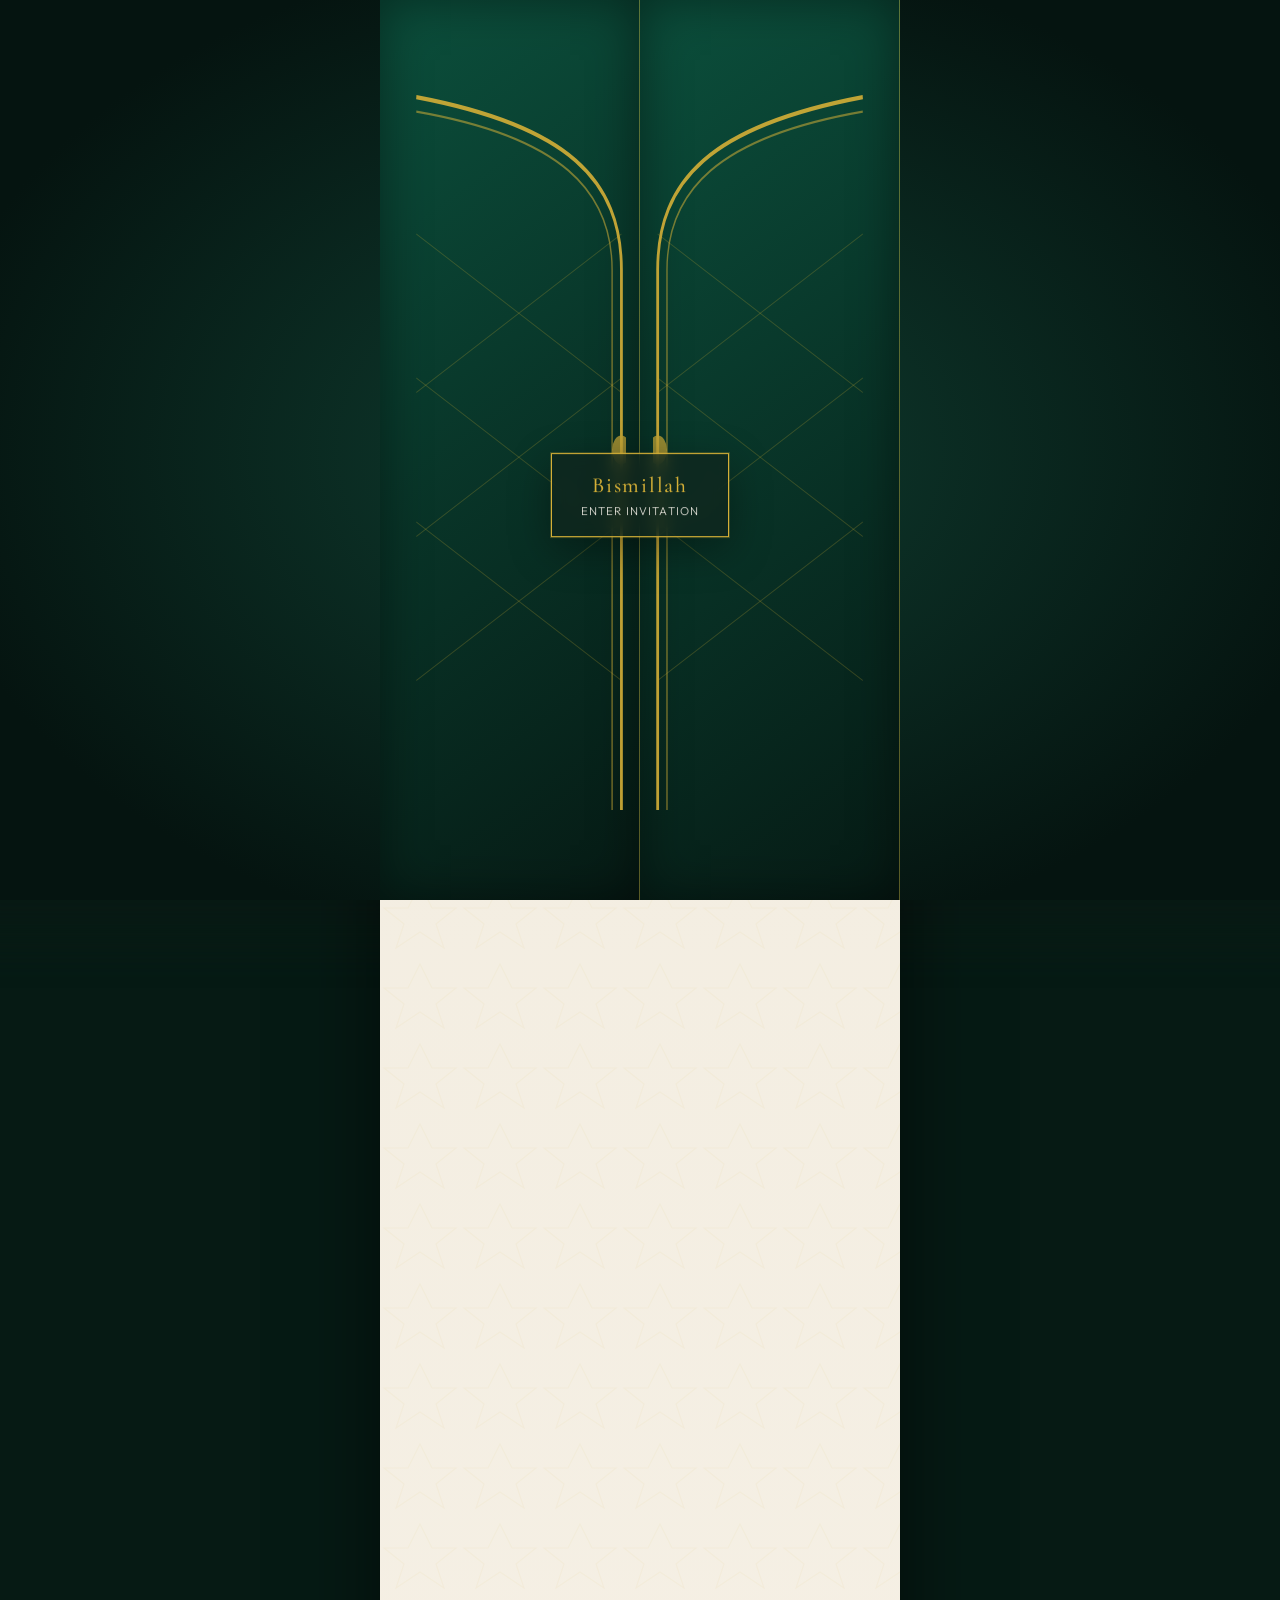
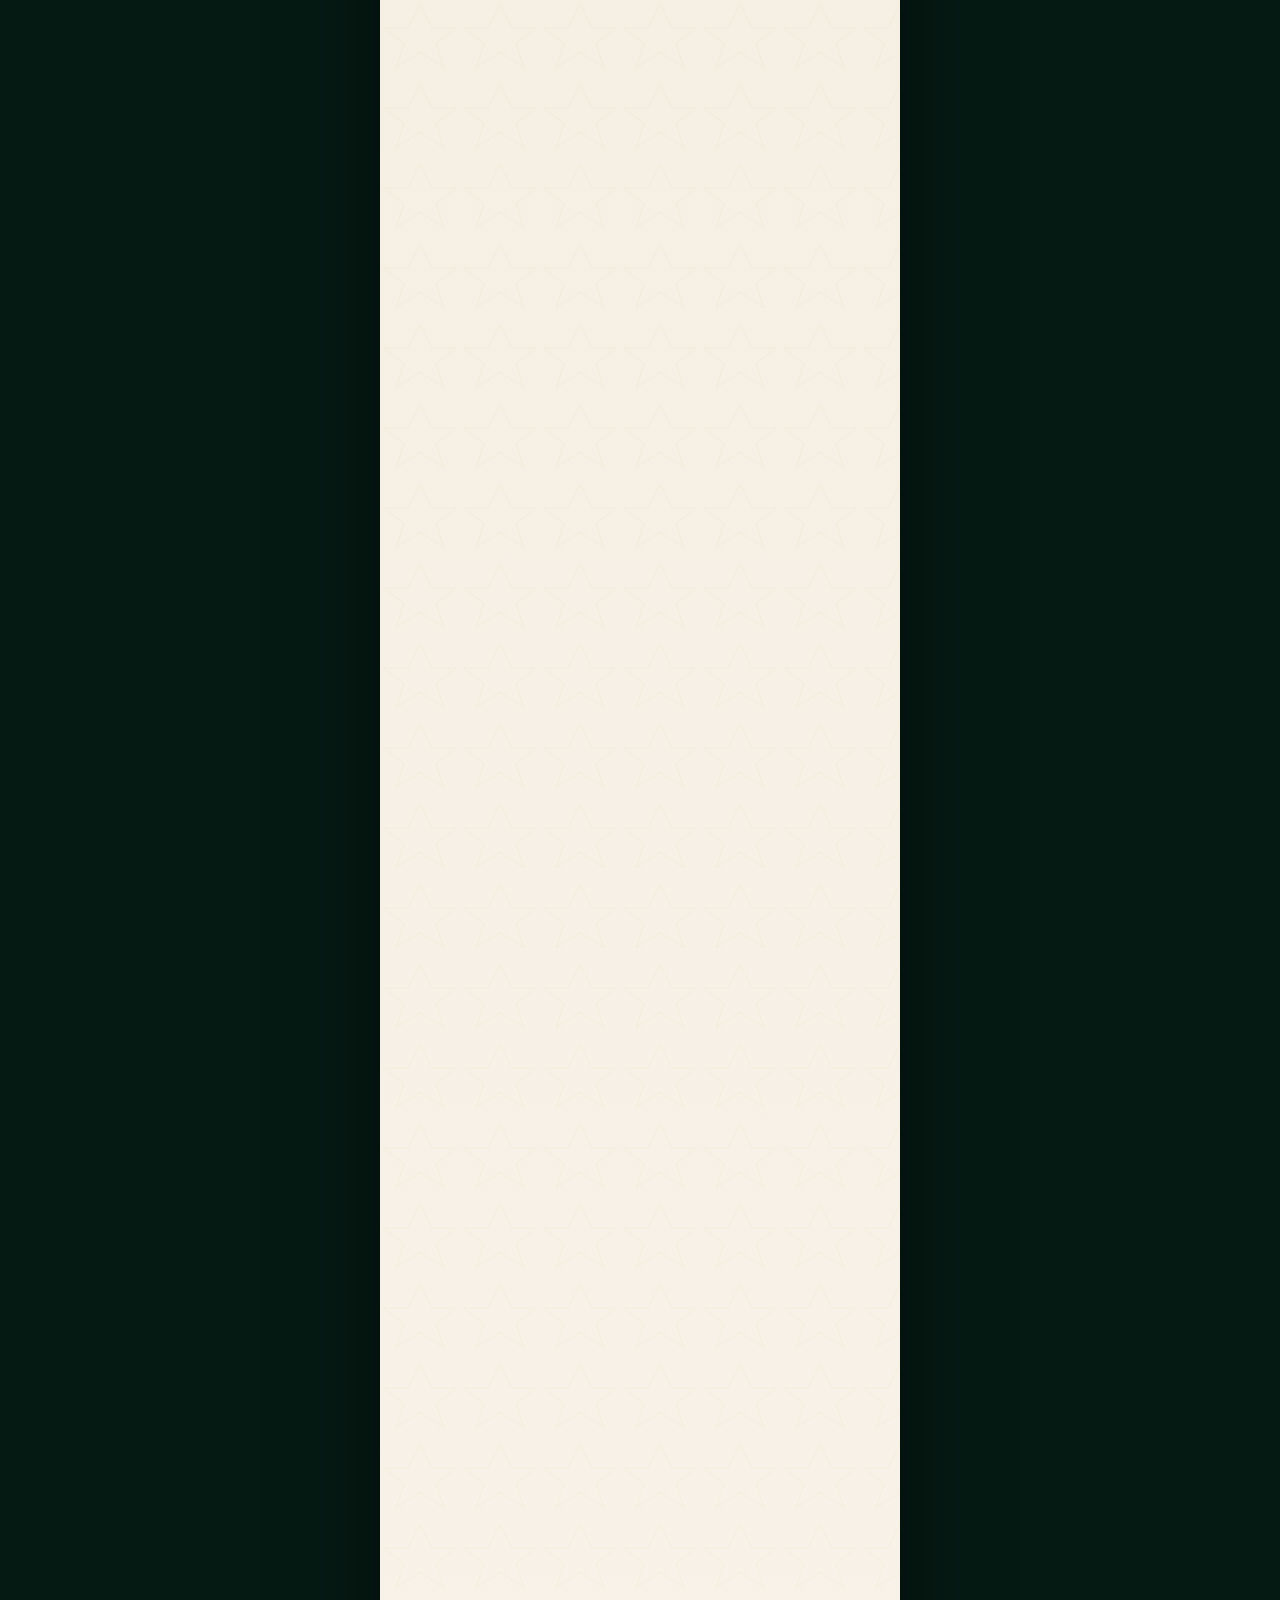
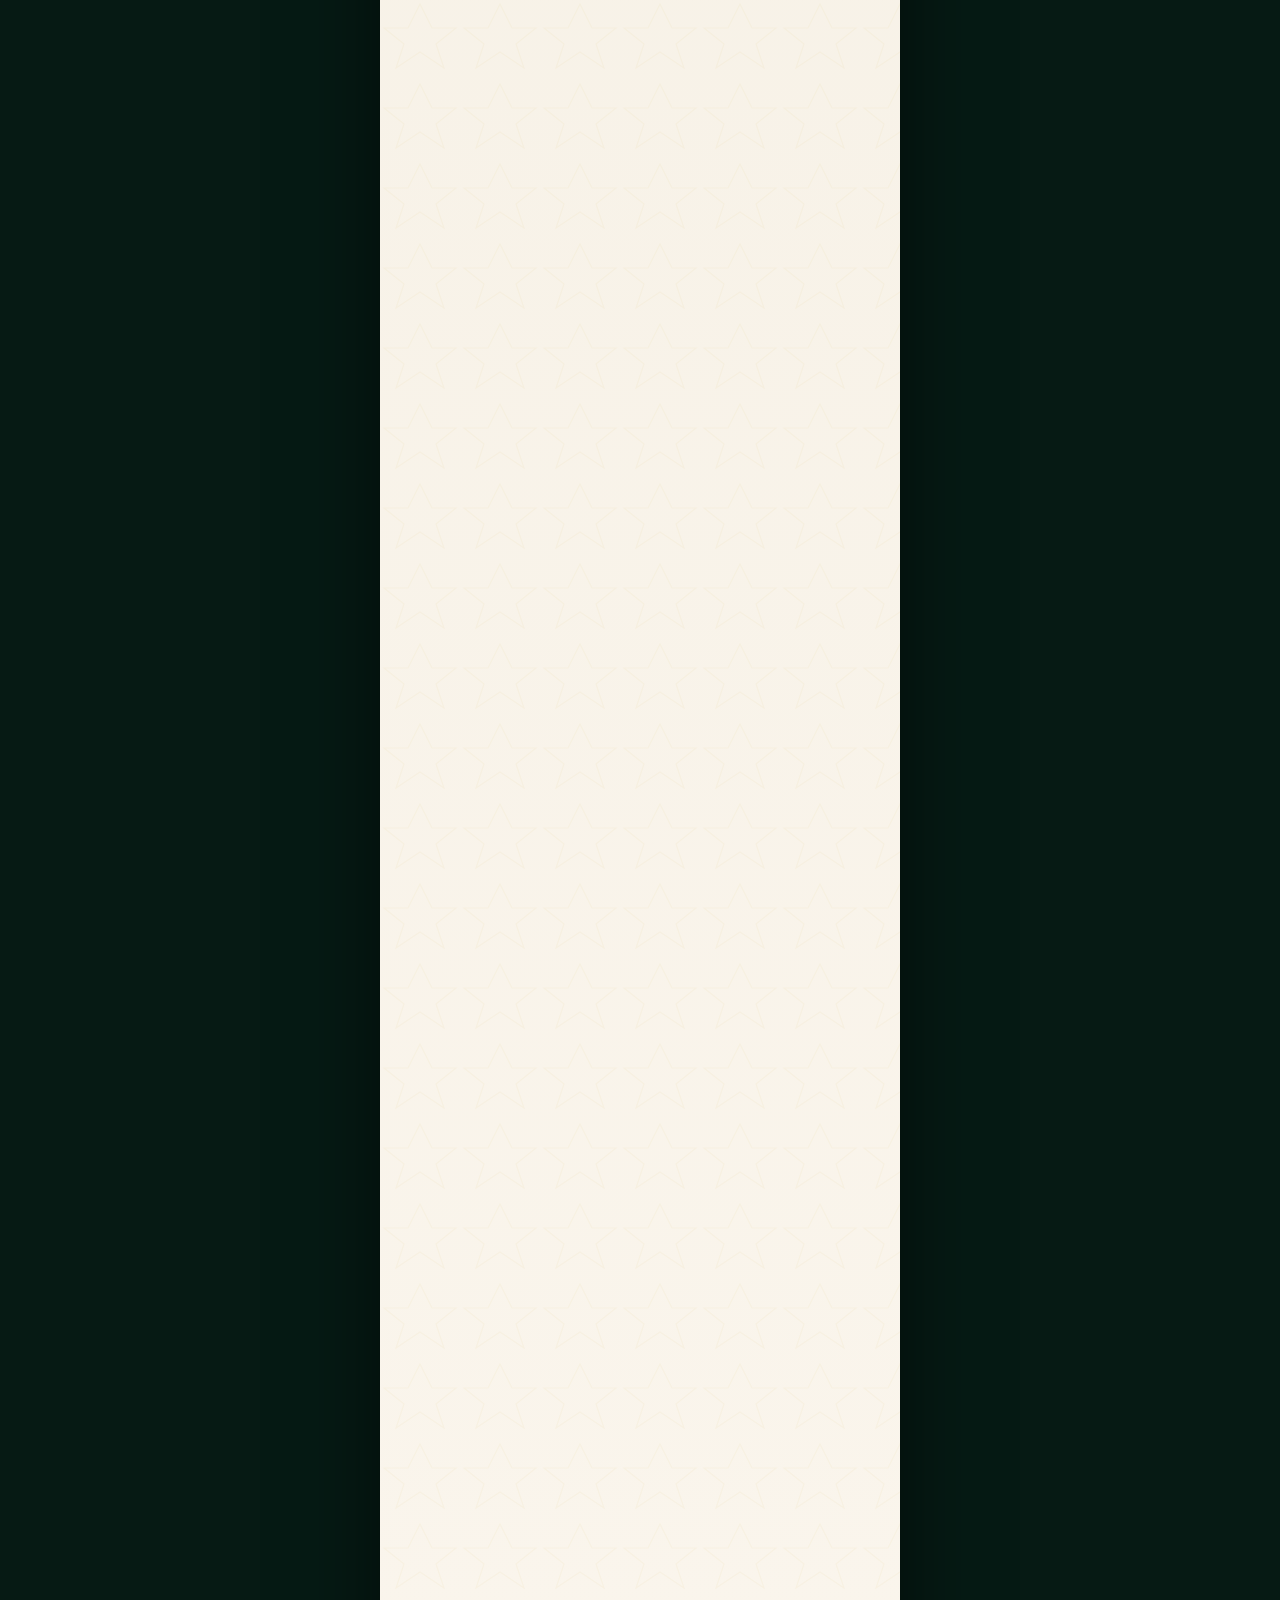
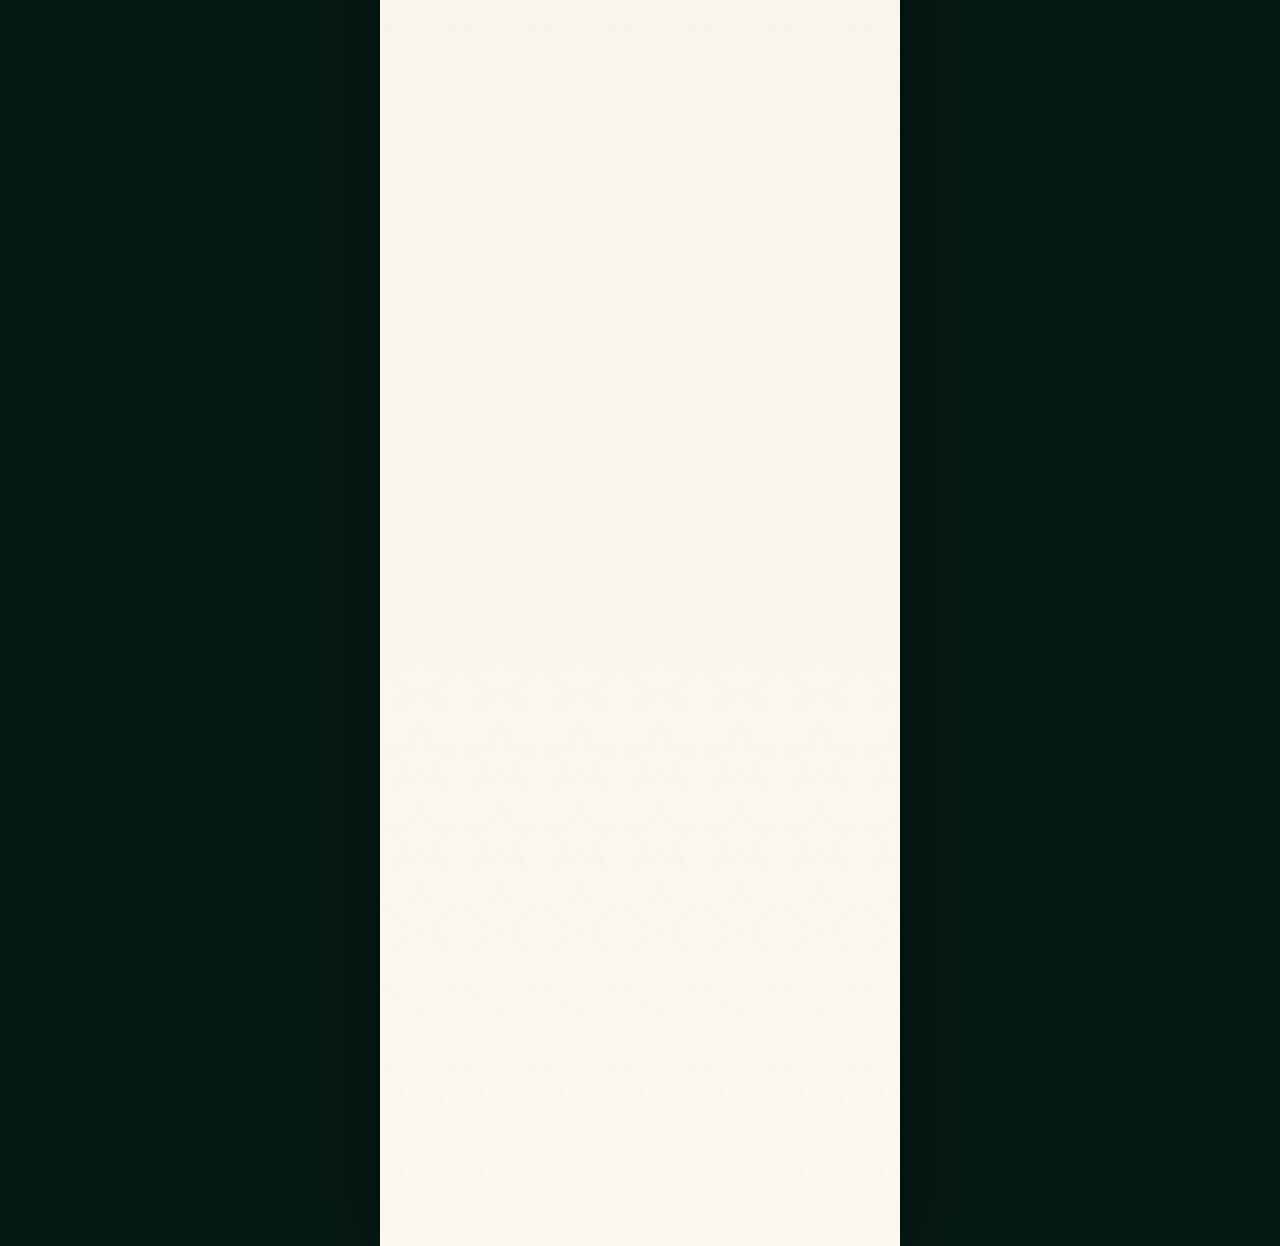
==== index.html @ 3c4c5b70 "Initial commit" ====
<!DOCTYPE html>
<html lang="en">
  <head>
    <meta charset="UTF-8" />
    <meta
      name="viewport"
      content="width=device-width, initial-scale=1, viewport-fit=cover"
    />
    <meta
      name="description"
      content="Nikah Celebration — digital wedding invitation"
    />
    <title>Faizan & Safiya · Nikah Celebration</title>
    <link rel="preconnect" href="https://fonts.googleapis.com" />
    <link rel="preconnect" href="https://fonts.gstatic.com" crossorigin />
    <link
      href="https://fonts.googleapis.com/css2?family=Amiri:ital,wght@0,400;0,700;1,400&family=Cormorant+Garamond:ital,wght@0,400;0,500;0,600;1,400&family=Noto+Nastaliq+Urdu:wght@400;700&family=Outfit:wght@300;400;500&display=swap"
      rel="stylesheet"
    />
    <link rel="stylesheet" href="css/styles.css" />
  </head>
  <body>
    <!-- SVG Clip Path Definitions for responsive Mosque Arch shapes -->
    <svg width="0" height="0" style="position: absolute;" aria-hidden="true">
      <defs>
        <clipPath id="ogee-arch-clip" clipPathUnits="objectBoundingBox">
          <path d="M 0,1 L 0,0.35 C 0,0.18 0.2,0.1 0.5,0 C 0.8,0.1 1,0.18 1,0.35 L 1,1 Z" />
        </clipPath>
      </defs>
    </svg>

    <div class="page-backdrop" id="pageBackdrop" aria-hidden="true"></div>

    <!-- Mosque-arch Entrance Gateway -->
    <div class="doors-overlay" id="doorsOverlay" role="dialog" aria-modal="true" aria-label="Open invitation">
      <div class="doors-stage">
        <!-- Left Arch Door -->
        <div class="door door-left" id="doorLeft">
          <div class="door-panel">
            <svg class="door-filigree" viewBox="0 0 100 200" aria-hidden="true" preserveAspectRatio="none">
              <!-- Left half of ogee arch outline -->
              <path d="M 98 200 V 50 C 98 25 75 10 10 2" fill="none" stroke="currentColor" stroke-width="1.2" />
              <path d="M 94 200 V 50 C 94 28 72 13 10 6" fill="none" stroke="currentColor" stroke-width="0.6" opacity="0.6" />
              <!-- Geometric lattice lines -->
              <path d="M 10 40 L 98 84 M 10 80 L 98 124 M 10 120 L 98 164" fill="none" stroke="currentColor" stroke-width="0.3" opacity="0.25" />
              <path d="M 98 40 L 10 84 M 98 80 L 10 124 M 98 120 L 10 164" fill="none" stroke="currentColor" stroke-width="0.3" opacity="0.25" />
              <circle cx="98" cy="100" r="4" fill="currentColor" opacity="0.75" />
            </svg>
          </div>
        </div>
        <!-- Right Arch Door -->
        <div class="door door-right" id="doorRight">
          <div class="door-panel">
            <svg class="door-filigree" viewBox="0 0 100 200" aria-hidden="true" preserveAspectRatio="none">
              <!-- Right half of ogee arch outline -->
              <path d="M 2 200 V 50 C 2 25 25 10 90 2" fill="none" stroke="currentColor" stroke-width="1.2" />
              <path d="M 6 200 V 50 C 6 28 28 13 90 6" fill="none" stroke="currentColor" stroke-width="0.6" opacity="0.6" />
              <!-- Geometric lattice lines -->
              <path d="M 90 40 L 2 84 M 90 80 L 2 124 M 90 120 L 2 164" fill="none" stroke="currentColor" stroke-width="0.3" opacity="0.25" />
              <path d="M 2 40 L 90 84 M 2 80 L 90 124 M 2 120 L 90 164" fill="none" stroke="currentColor" stroke-width="0.3" opacity="0.25" />
              <circle cx="2" cy="100" r="4" fill="currentColor" opacity="0.75" />
            </svg>
          </div>
        </div>
        <!-- Open Button -->
        <button type="button" class="tap-open" id="tapOpen">
          <span class="tap-open__label" id="tapOpenLabel">Bismillah</span>
          <span class="tap-open__hint" id="tapOpenHint">Enter Invitation</span>
        </button>
        <canvas class="sparkle-burst" id="doorSparkles" aria-hidden="true"></canvas>
      </div>
    </div>

    <!-- Main Container Shell -->
    <div class="invite-shell">
      <main class="invite" id="invite">
        <!-- Hero Section -->
        <section class="section hero" id="hero">
          <!-- Arch-masked hero image container -->
          <div class="hero__arch-container">
            <div class="hero__bg" id="heroBg"></div>
            <div class="hero__overlay"></div>
            <canvas class="ambient-particles" id="heroParticles" aria-hidden="true"></canvas>
            
            <!-- Double gold border overlay matching the clip-path -->
            <div class="hero__arch-border" aria-hidden="true">
              <svg viewBox="0 0 100 140" preserveAspectRatio="none">
                <path d="M 2 138 V 48 C 2 24 20 10 50 2 C 80 10 98 24 98 48 V 138" fill="none" stroke="var(--gold)" stroke-width="1.2" opacity="0.9" />
                <path d="M 5 138 V 49 C 5 26 22 13 50 6 C 78 13 95 26 95 49 V 138" fill="none" stroke="var(--gold)" stroke-width="0.5" opacity="0.55" />
              </svg>
            </div>

            <!-- Content within the arch -->
            <div class="hero__content reveal">
              <div class="bismillah-container" id="bismillahContainer" hidden>
                <p class="bismillah-arabic" id="bismillahArabic"></p>
                <p class="bismillah-translation" id="bismillahTranslation"></p>
              </div>
              
              <!-- Opening Poetry line -->
              <div class="poetry-container">
                <p class="poetry-line" id="heroPoetryText"></p>
              </div>
              
              <p class="eyebrow" id="heroEyebrow"></p>
              <h1 class="couple-names">
                <span class="name name--groom" id="groomName"></span>
                <span class="ampersand" id="heroAmpersand" aria-hidden="true">&</span>
                <span class="name name--bride" id="brideName"></span>
              </h1>
              <p class="hero__tagline" id="heroTagline"></p>
              <div class="star-divider" aria-hidden="true">
                <span></span><i></i><span></span>
              </div>
            </div>
          </div>
        </section>

        <!-- Invitation Message Section -->
        <section class="section section--pad reveal" id="invitationMsg">
          <div class="corner-flourishes" aria-hidden="true"></div>
          <h2 class="section-title" id="invitationHeading">Invitation</h2>
          <div class="invitation-text-container">
            <p class="invitation-text" id="invitationText"></p>
          </div>
          <div class="star-divider" aria-hidden="true"><span></span><i></i><span></span></div>
        </section>

        <!-- Groom & Bride Profile Section -->
        <section class="section section--pad section--pattern reveal" id="coupleProfiles">
          <div class="corner-flourishes" aria-hidden="true"></div>
          <div class="profiles-container">
            <!-- Groom Card -->
            <article class="profile-card profile-card--groom">
              <div class="profile-card__arch-border" aria-hidden="true">
                <svg viewBox="0 0 100 135" preserveAspectRatio="none">
                  <path d="M 2 133 V 38 C 2 18 20 8 50 2 C 80 8 98 18 98 38 V 133" fill="none" stroke="var(--gold)" stroke-width="1.2" opacity="0.9" />
                  <path d="M 5 133 V 39 C 5 20 22 10 50 5 C 78 10 95 20 95 39 V 133" fill="none" stroke="var(--gold)" stroke-width="0.5" opacity="0.55" />
                </svg>
              </div>
              <div class="profile-card__content">
                <span class="profile-card__title-label" id="groomTitleLabel"></span>
                <h3 class="profile-card__name" id="groomNameProfile"></h3>
                <p class="profile-card__relation" id="groomRelation"></p>
                <p class="profile-card__residence" id="groomResidence"></p>
              </div>
            </article>
            
            <!-- Bride Card -->
            <article class="profile-card profile-card--bride">
              <div class="profile-card__arch-border" aria-hidden="true">
                <svg viewBox="0 0 100 135" preserveAspectRatio="none">
                  <path d="M 2 133 V 38 C 2 18 20 8 50 2 C 80 8 98 18 98 38 V 133" fill="none" stroke="var(--gold)" stroke-width="1.2" opacity="0.9" />
                  <path d="M 5 133 V 39 C 5 20 22 10 50 5 C 78 10 95 20 95 39 V 133" fill="none" stroke="var(--gold)" stroke-width="0.5" opacity="0.55" />
                </svg>
              </div>
              <div class="profile-card__content">
                <span class="profile-card__title-label" id="brideTitleLabel"></span>
                <h3 class="profile-card__name" id="brideNameProfile"></h3>
                <p class="profile-card__relation" id="brideRelation"></p>
                <p class="profile-card__residence" id="brideResidence"></p>
              </div>
            </article>
          </div>
          <div class="star-divider" aria-hidden="true"><span></span><i></i><span></span></div>
        </section>

        <!-- Scratch-to-reveal Date -->
        <section class="section section--pad reveal" id="dateCard">
          <div class="corner-flourishes" aria-hidden="true"></div>
          <h2 class="section-title" id="saveDateHeading">Save the Date</h2>
          <p class="section-sub" id="saveDateSub">Scratch gently to reveal our special day</p>
          <div class="scratch-wrap">
            <div class="scratch-card" id="scratchCard">
              <div class="scratch-reveal" id="scratchReveal">
                <p class="scratch-day" id="weddingDay"></p>
                <p class="scratch-date" id="weddingDate"></p>
              </div>
              <canvas id="scratchCanvas" aria-label="Scratch to reveal the wedding date"></canvas>
              <p class="scratch-hint" id="scratchHint">Scratch here</p>
            </div>
          </div>
          <div class="star-divider" aria-hidden="true"><span></span><i></i><span></span></div>
        </section>

        <!-- Countdown -->
        <section class="section section--pad section--pattern reveal" id="countdown">
          <canvas class="ambient-particles" id="countdownParticles" aria-hidden="true"></canvas>
          <div class="corner-flourishes" aria-hidden="true"></div>
          <h2 class="section-title" id="countdownHeading">Nikah Countdown</h2>
          <div class="countdown" id="countdownTimer" aria-live="polite">
            <div class="countdown__unit">
              <div class="countdown__box"><span id="cdDays">00</span></div>
              <span class="countdown__label" id="cdLabelDays">Days</span>
            </div>
            <div class="countdown__unit">
              <div class="countdown__box"><span id="cdHours">00</span></div>
              <span class="countdown__label" id="cdLabelHours">Hours</span>
            </div>
            <div class="countdown__unit">
              <div class="countdown__box"><span id="cdMins">00</span></div>
              <span class="countdown__label" id="cdLabelMins">Minutes</span>
            </div>
            <div class="countdown__unit">
              <div class="countdown__box"><span id="cdSecs">00</span></div>
              <span class="countdown__label" id="cdLabelSecs">Seconds</span>
            </div>
          </div>
          <div class="star-divider" aria-hidden="true"><span></span><i></i><span></span></div>
        </section>

        <!-- Photo Slideshow (with Ogee Arch mask) -->
        <section class="section section--pad reveal" id="story">
          <div class="corner-flourishes" aria-hidden="true"></div>
          <h2 class="section-title" id="journeyHeading">Our Journey</h2>
          <p class="section-sub" id="journeySub">Moments of blessing along the way</p>
          <div class="carousel" id="carousel">
            <div class="carousel__frame">
              <div class="carousel__track" id="carouselTrack"></div>
              
              <!-- Double gold arch outline over the slideshow -->
              <div class="carousel__arch-border" aria-hidden="true">
                <svg viewBox="0 0 100 125" preserveAspectRatio="none">
                  <path d="M 2 123 V 40 C 2 20 20 8 50 2 C 80 8 98 20 98 40 V 123" fill="none" stroke="var(--gold)" stroke-width="1.2" opacity="0.9" />
                  <path d="M 5 123 V 41 C 5 22 22 10 50 5 C 78 10 95 22 95 41 V 123" fill="none" stroke="var(--gold)" stroke-width="0.5" opacity="0.55" />
                </svg>
              </div>
            </div>
            <p class="carousel__caption" id="carouselCaption"></p>
            <div class="carousel__controls">
              <button type="button" class="carousel__btn" id="carouselPrev" aria-label="Previous photo">‹</button>
              <div class="carousel__dots" id="carouselDots"></div>
              <button type="button" class="carousel__btn" id="carouselNext" aria-label="Next photo">›</button>
            </div>
          </div>
          <div class="star-divider" aria-hidden="true"><span></span><i></i><span></span></div>
        </section>

        <!-- Events Section -->
        <section class="section section--pad section--pattern reveal" id="events">
          <div class="corner-flourishes" aria-hidden="true"></div>
          <h2 class="section-title" id="celebrationsHeading">Celebrations</h2>
          <p class="section-sub" id="celebrationsSub">Join us in these blessed ceremonies</p>
          <div class="events-list" id="eventsList"></div>
          <div class="star-divider" aria-hidden="true"><span></span><i></i><span></span></div>
        </section>

        <!-- Sarparast Hazrat Section -->
        <section class="section section--pad reveal" id="sarparastSection">
          <div class="corner-flourishes" aria-hidden="true"></div>
          <h2 class="section-title" id="sarparastHeading">Family Elders</h2>
          <div class="sarparast-list" id="sarparastList"></div>
          <div class="star-divider" aria-hidden="true"><span></span><i></i><span></span></div>
        </section>

        <!-- Family & Guests Section -->
        <!-- <section class="section section--pad section--pattern reveal" id="guestsSection">
          <div class="corner-flourishes" aria-hidden="true"></div>
          <h2 class="section-title" id="guestsHeading">Family & Guests</h2>
          <div class="guests-lists-container">
            <div class="guests-column">
              <ul class="guests-list" id="guestsGroup1"></ul>
            </div>
            <div class="guests-column">
              <ul class="guests-list" id="guestsGroup2"></ul>
            </div>
          </div>
          <div class="star-divider" aria-hidden="true"><span></span><i></i><span></span></div>
        </section> -->

        <!-- Venue -->
        <section class="section section--pad reveal" id="venue">
          <div class="corner-flourishes" aria-hidden="true"></div>
          <h2 class="section-title" id="venueHeading">Venue</h2>
          <h3 class="venue-name" id="venueName"></h3>
          <p class="venue-address" id="venueAddress"></p>
          <div class="map-frame">
            <iframe
              id="venueMap"
              title="Wedding venue map"
              loading="lazy"
              referrerpolicy="no-referrer-when-downgrade"
              allowfullscreen
            ></iframe>
          </div>
          <a
            class="btn btn--gold"
            id="directionsBtn"
            href="#"
            target="_blank"
            rel="noopener noreferrer"
            >Get Directions</a
          >
          <div class="star-divider" aria-hidden="true"><span></span><i></i><span></span></div>
        </section>

        <!-- Dress Code -->
        <section class="section section--pad section--pattern reveal" id="dressCode">
          <div class="corner-flourishes" aria-hidden="true"></div>
          <h2 class="section-title" id="dressHeading">Dress Code</h2>
          
          <button type="button" class="dress-code-toggle" id="dressCodeToggle" aria-expanded="false" aria-controls="dressCodeDetails">
            <span>Show Guidelines</span>
            <span class="dress-code-toggle__icon" aria-hidden="true">▼</span>
          </button>
          
          <div class="dress-code-details" id="dressCodeDetails">
            <div>
              <p class="dress-text" id="dressText"></p>
              <div class="swatches" id="dressSwatches" role="list" aria-label="Suggested color palette"></div>
            </div>
          </div>
          
          <div class="star-divider" aria-hidden="true"><span></span><i></i><span></span></div>
        </section>

        <!-- RSVP Form -->
        <section class="section section--pad reveal" id="rsvp">
          <div class="corner-flourishes" aria-hidden="true"></div>
          <h2 class="section-title" id="rsvpTitle">RSVP</h2>
          <p class="section-sub" id="rsvpSub">We would be honoured by your presence</p>

          <form class="rsvp-form" id="rsvpForm" novalidate>
            <label class="field">
              <span id="rsvpLabelName">Name</span>
              <input type="text" name="name" id="rsvpInputName" required autocomplete="name" />
            </label>
            <label class="field">
              <span id="rsvpLabelGuests">Number of Guests</span>
              <input type="number" name="guests" min="1" max="10" value="1" required />
            </label>
            <fieldset class="field field--attend">
              <legend id="rsvpLabelAttending">Attending</legend>
              <div class="attend-toggle" role="group">
                <button type="button" class="attend-btn is-active" id="rsvpBtnYes" data-value="yes">Yes</button>
                <button type="button" class="attend-btn" id="rsvpBtnNo" data-value="no">No</button>
              </div>
              <input type="hidden" name="attending" id="attendingInput" value="yes" />
            </fieldset>
            <label class="field">
              <span id="rsvpLabelMessage">Message / Mubarakbad</span>
              <textarea name="message" id="rsvpInputMessage" rows="4"></textarea>
            </label>
            <button type="submit" class="btn btn--gold btn--submit" id="rsvpSubmitBtn">Submit RSVP</button>
          </form>

          <div class="rsvp-success" id="rsvpSuccess" hidden>
            <svg class="check-svg" viewBox="0 0 52 52" aria-hidden="true">
              <circle class="check-svg__circle" cx="26" cy="26" r="24" fill="none" />
              <path class="check-svg__check" fill="none" d="M14 27 l8 8 16-16" />
            </svg>
            <p class="rsvp-success__title" id="rsvpSuccessTitle">JazakAllah Khair</p>
            <p class="rsvp-success__msg" id="rsvpSuccessMsg">Your response has been received with love.</p>
          </div>
          <canvas class="confetti-layer" id="rsvpConfetti" aria-hidden="true"></canvas>
          <div class="star-divider" aria-hidden="true"><span></span><i></i><span></span></div>
        </section>

        <!-- Footer -->
        <footer class="section footer reveal" id="footer">
          <div class="monogram" id="monogram" aria-hidden="true"></div>
          <p class="footer__love" id="footerLove"></p>
          <div class="house-address-container">
            <h4 id="houseAddressHeading" style="font-family: var(--font-display); font-weight: 500; font-size: 1rem; margin: 1.5rem 0 0.5rem; color: var(--emerald-mid);">House Address</h4>
            <p id="houseAddressText" style="font-size: 0.82rem; color: var(--text-soft); line-height: 1.5; margin: 0 0 1.5rem; padding: 0 1rem;"></p>
          </div>
          <div class="star-divider" aria-hidden="true"><span></span><i></i><span></span></div>
          <p class="footer__credit" id="footerCredit"></p>
        </footer>
      </main>
    </div>

    <!-- Floating controls -->
    <div class="floating-controls">
      <div class="lang-switch" id="langSwitch" role="group" aria-label="Language switch">
        <button type="button" class="lang-switch__btn is-active" id="langBtnEn" data-lang="en">EN</button>
        <button type="button" class="lang-switch__btn" id="langBtnUr" data-lang="ur">اردو</button>
      </div>
      <button type="button" class="float-btn float-btn--music" id="musicToggle" aria-label="Unmute audio" aria-pressed="false">
        <svg class="icon-speaker" viewBox="0 0 24 24" aria-hidden="true">
          <path class="speaker-body" d="M4 9v6h4l5 4V5L8 9H4z" fill="currentColor" />
          <path class="speaker-wave speaker-wave--1" d="M16 8a4 4 0 010 8" fill="none" stroke="currentColor" stroke-width="1.5" />
          <path class="speaker-wave speaker-wave--2" d="M18.5 5.5a7 7 0 010 13" fill="none" stroke="currentColor" stroke-width="1.5" />
          <line class="speaker-mute" x1="4" y1="4" x2="20" y2="20" stroke="currentColor" stroke-width="1.6" />
        </svg>
      </button>
    </div>
    <a href="#rsvp" class="float-btn float-btn--rsvp" id="rsvpQuick">RSVP</a>

    <audio id="bgMusic" loop preload="auto"></audio>

    <script src="js/config.js"></script>
    <script src="js/app.js"></script>
  </body>
</html>
---- css/styles.css ----
/* Royal Elegance — Wedding Invitation Styles (Nikah Redesign with Urdu Localization) */

:root {
  --font-display: "Cormorant Garamond", Georgia, serif;
  --font-arabic: "Amiri", Georgia, serif;
  --font-body: "Outfit", system-ui, sans-serif;
  --max: 480px;
  --ease-out: cubic-bezier(0.22, 1, 0.36, 1);
  --ease-inout: cubic-bezier(0.65, 0, 0.35, 1);
}

/* ---------------------------------------------------- */
/* Theme Skins (Emerald, Sage, Maroon)                  */
/* ---------------------------------------------------- */

/* Option A — Emerald & Gold (Default) */
body, body[data-skin="emerald"] {
  --theme-bg-base: #061a14;
  --theme-shell-bg: linear-gradient(180deg, rgba(247, 241, 228, 0.98), rgba(255, 250, 242, 0.99));
  --theme-pattern-opacity: 0.055;
  
  --emerald: #0b4f3c;
  --emerald-mid: #1c6b4f;
  --emerald-soft: #2a8a68;
  --gold: #d4af37;
  --gold-bright: #e6c15c;
  --gold-dim: rgba(212, 175, 55, 0.4);
  --gold-soft: rgba(212, 175, 55, 0.18);
  --cream: #faf3e0;
  --ivory: #fffaf2;
  --ink: #12241c;
  --ink-soft: rgba(18, 36, 28, 0.72);
  
  --text: var(--ink);
  --text-soft: var(--ink-soft);
  --charcoal: var(--emerald);
  --accent: var(--emerald-mid);
}

/* Option B — Ivory & Sage */
body[data-skin="sage"] {
  --theme-bg-base: #2c3531;
  --theme-shell-bg: linear-gradient(180deg, rgba(255, 255, 255, 0.98), rgba(244, 247, 244, 0.99));
  --theme-pattern-opacity: 0.07;
  
  --emerald: #4f5d54;
  --emerald-mid: #708477;
  --emerald-soft: #98b0a1;
  --gold: #b39b56;
  --gold-bright: #d4af37;
  --gold-dim: rgba(179, 155, 86, 0.4);
  --gold-soft: rgba(179, 155, 86, 0.18);
  --cream: #f4f6f4;
  --ivory: #ffffff;
  --ink: #202b24;
  --ink-soft: rgba(32, 43, 36, 0.72);
  
  --text: var(--ink);
  --text-soft: var(--ink-soft);
  --charcoal: var(--emerald);
  --accent: var(--emerald-mid);
}

/* Option C — Deep Maroon & Gold */
body[data-skin="maroon"] {
  --theme-bg-base: #210707;
  --theme-shell-bg: linear-gradient(180deg, rgba(250, 242, 235, 0.98), rgba(255, 247, 247, 0.99));
  --theme-pattern-opacity: 0.055;
  
  --emerald: #5c1a1a;
  --emerald-mid: #832a2a;
  --emerald-soft: #a84242;
  --gold: #d4af37;
  --gold-bright: #e6c15c;
  --gold-dim: rgba(212, 175, 55, 0.4);
  --gold-soft: rgba(212, 175, 55, 0.18);
  --cream: #faf5f5;
  --ivory: #fffcfc;
  --ink: #2b1212;
  --ink-soft: rgba(43, 18, 18, 0.72);
  
  --text: var(--ink);
  --text-soft: var(--ink-soft);
  --charcoal: var(--emerald);
  --accent: var(--emerald-mid);
}

/* ---------------------------------------------------- */
/* Base Setup                                           */
/* ---------------------------------------------------- */

*,
*::before,
*::after {
  box-sizing: border-box;
}

html {
  scroll-behavior: smooth;
}

body {
  margin: 0;
  min-height: 100vh;
  font-family: var(--font-body);
  font-weight: 300;
  color: var(--text);
  background: var(--theme-bg-base);
  -webkit-font-smoothing: antialiased;
  overflow-x: hidden;
  transition: background 0.5s ease;
}

img {
  max-width: 100%;
  display: block;
}

button,
input,
textarea,
select {
  font: inherit;
  color: inherit;
}

a {
  color: inherit;
}

/* Blur page backdrop (desktop) */
.page-backdrop {
  position: fixed;
  inset: 0;
  z-index: 0;
  background:
    linear-gradient(180deg, rgba(6, 26, 20, 0.8), rgba(6, 26, 20, 0.92)),
    center / cover no-repeat;
  filter: blur(20px) saturate(0.85);
  transform: scale(1.08);
  pointer-events: none;
  transition: background-image 0.5s ease;
}

.invite-shell {
  position: relative;
  z-index: 1;
  min-height: 100vh;
  display: flex;
  justify-content: center;
}

.invite {
  width: 100%;
  max-width: var(--max);
  background: var(--theme-shell-bg);
  box-shadow: 0 0 80px rgba(0, 0, 0, 0.55);
  overflow: hidden;
  position: relative;
  transition: background 0.5s ease, opacity 0.25s ease-out;
}
.invite.fade-out {
  opacity: 0;
}

/* Low-opacity repeating 8-point geometric star background texture */
.invite::before {
  content: "";
  position: absolute;
  inset: 0;
  pointer-events: none;
  opacity: var(--theme-pattern-opacity);
  background-image: url("data:image/svg+xml,%3Csvg xmlns='http://www.w3.org/2000/svg' width='80' height='80' viewBox='0 0 80 80'%3E%3Cpath fill='none' stroke='%23d4af37' stroke-opacity='1' stroke-width='1.2' d='M40 4 L52 28 L76 28 L56 44 L64 68 L40 52 L16 68 L24 44 L4 28 L28 28 Z'/%3E%3C/svg%3E");
  background-size: 80px 80px;
  z-index: 0;
}

.invite > * {
  position: relative;
  z-index: 1;
}

/* Crossfade transitions during translation swaps */
.trans-fade {
  transition: opacity 0.22s ease-out;
}
.trans-fade.fade-out {
  opacity: 0;
}

/* ---------------------------------------------------- */
/* Mosque-arch Entrance Gateway                         */
/* ---------------------------------------------------- */

.doors-overlay {
  position: fixed;
  inset: 0;
  z-index: 1000;
  display: flex;
  align-items: center;
  justify-content: center;
  perspective: 1400px;
  transition: background 0.5s ease;
}

body[data-skin="emerald"] .doors-overlay, body .doors-overlay {
  background: radial-gradient(ellipse at center, #0f3d30 0%, #051410 80%);
}
body[data-skin="sage"] .doors-overlay {
  background: radial-gradient(ellipse at center, #425247 0%, #1e2420 80%);
}
body[data-skin="maroon"] .doors-overlay {
  background: radial-gradient(ellipse at center, #3d1212 0%, #170505 80%);
}

.doors-overlay.is-open {
  pointer-events: none;
}

.doors-overlay.is-gone {
  display: none;
}

.doors-stage {
  position: relative;
  width: min(100vw, var(--max));
  height: 100vh;
  height: 100dvh;
  display: flex;
  transform-style: preserve-3d;
}

.door {
  flex: 1;
  height: 100%;
  transform-style: preserve-3d;
  transition: transform 1.3s var(--ease-inout), opacity 1.2s ease;
  will-change: transform, opacity;
}

.door-panel {
  height: 100%;
  background: linear-gradient(145deg, #0b4f3c 0%, #061a14 100%);
  border-right: 1px solid var(--gold-dim);
  box-shadow: inset 0 0 50px rgba(0, 0, 0, 0.45);
  display: flex;
  align-items: center;
  justify-content: center;
  color: var(--gold);
  position: relative;
}

body[data-skin="sage"] .door-panel {
  background: linear-gradient(145deg, #4f5d54 0%, #202b24 100%);
  border-right: 1px solid var(--gold-dim);
}

body[data-skin="maroon"] .door-panel {
  background: linear-gradient(145deg, #5c1a1a 0%, #210707 100%);
  border-right: 1px solid var(--gold-dim);
}

.door-left {
  transform-origin: left center;
}

.door-right {
  transform-origin: right center;
}

/* Doors Split and Slide open outwards */
.doors-overlay.is-opening .door-left {
  transform: translateX(-100%) scale(0.96);
  opacity: 0;
}

.doors-overlay.is-opening .door-right {
  transform: translateX(100%) scale(0.96);
  opacity: 0;
}

.door-filigree {
  width: 90%;
  height: 80%;
  opacity: 0.9;
}

.tap-open {
  position: absolute;
  left: 50%;
  top: 55%;
  transform: translate(-50%, -50%);
  z-index: 5;
  border: 1px solid var(--gold);
  background: rgba(18, 36, 28, 0.65);
  backdrop-filter: blur(8px);
  color: var(--ivory);
  padding: 1.1rem 1.8rem;
  cursor: pointer;
  text-align: center;
  transition: transform 0.35s var(--ease-out), opacity 0.4s ease, box-shadow 0.35s ease;
  box-shadow: 0 0 0 1px rgba(212, 175, 55, 0.25), 0 12px 40px rgba(0, 0, 0, 0.35);
  animation: pulseSoft 2.4s ease-in-out infinite;
}

.tap-open:hover,
.tap-open:focus-visible {
  transform: translate(-50%, -50%) scale(1.04);
  outline: none;
  box-shadow: 0 0 24px rgba(212, 175, 55, 0.55);
}

.doors-overlay.is-opening .tap-open {
  opacity: 0;
  pointer-events: none;
  animation: none;
}

.tap-open__label {
  display: block;
  font-family: var(--font-display);
  font-size: 1.35rem;
  letter-spacing: 0.08em;
  font-weight: 500;
  color: var(--gold);
}

.tap-open__hint {
  display: block;
  margin-top: 0.35rem;
  font-size: 0.72rem;
  opacity: 0.85;
  letter-spacing: 0.1em;
  text-transform: uppercase;
}

@keyframes pulseSoft {
  0%, 100% {
    box-shadow: 0 0 0 1px rgba(212, 175, 55, 0.25), 0 12px 40px rgba(0, 0, 0, 0.35);
  }
  50% {
    box-shadow: 0 0 28px rgba(212, 175, 55, 0.55), 0 12px 40px rgba(0, 0, 0, 0.35);
  }
}

.sparkle-burst {
  position: absolute;
  inset: 0;
  width: 100%;
  height: 100%;
  pointer-events: none;
  z-index: 4;
  opacity: 0;
}

.doors-overlay.is-opening .sparkle-burst {
  opacity: 1;
}

/* ---------------------------------------------------- */
/* Layout & Sections                                    */
/* ---------------------------------------------------- */

.section {
  position: relative;
  padding: 0;
}

.section--pad {
  padding: 3.25rem 1.5rem 2.5rem;
}

.section--pattern {
  background: linear-gradient(180deg, rgba(212, 175, 55, 0.05), rgba(255, 248, 236, 0.01));
}

.section-title {
  margin: 0 0 0.4rem;
  font-family: var(--font-display);
  font-weight: 500;
  font-size: clamp(1.7rem, 6vw, 2.05rem);
  text-align: center;
  letter-spacing: 0.04em;
  color: var(--charcoal);
}

.section-sub {
  margin: 0 0 1.75rem;
  text-align: center;
  font-size: 0.9rem;
  color: var(--text-soft);
  line-height: 1.5;
}

/* Geometric nested corner accents */
.corner-flourishes {
  pointer-events: none;
  position: absolute;
  inset: 0.75rem;
  z-index: 2;
}

.corner-flourishes::before,
.corner-flourishes::after {
  content: "";
  position: absolute;
  width: 24px;
  height: 24px;
  border-color: var(--gold);
  border-style: solid;
  opacity: 0.65;
}

.corner-flourishes::before {
  top: 0;
  left: 0;
  border-width: 1.5px 0 0 1.5px;
}

.corner-flourishes::after {
  top: 0;
  right: 0;
  border-width: 1.5px 1.5px 0 0;
}

.section--pad .corner-flourishes {
  inset: 1rem;
}

.section--pad::after {
  content: "";
  position: absolute;
  left: 1rem;
  right: 1rem;
  bottom: 1rem;
  height: 24px;
  pointer-events: none;
  background:
    linear-gradient(var(--gold), var(--gold)) left bottom / 24px 1.5px no-repeat,
    linear-gradient(var(--gold), var(--gold)) left bottom / 1.5px 24px no-repeat,
    linear-gradient(var(--gold), var(--gold)) right bottom / 24px 1.5px no-repeat,
    linear-gradient(var(--gold), var(--gold)) right bottom / 1.5px 24px no-repeat;
  opacity: 0.65;
  z-index: 2;
}

/* Star section divider (8-point geometric star) */
.star-divider {
  display: flex;
  align-items: center;
  justify-content: center;
  gap: 0.55rem;
  margin: 2rem auto 0;
  max-width: 200px;
}

.star-divider span {
  flex: 1;
  height: 1px;
  background: linear-gradient(90deg, transparent, var(--gold));
  opacity: 0.7;
}

.star-divider span:last-child {
  background: linear-gradient(90deg, var(--gold), transparent);
}

.star-divider i {
  width: 9px;
  height: 9px;
  background: var(--gold-bright);
  clip-path: polygon(50% 0%, 65% 35%, 100% 50%, 65% 65%, 50% 100%, 35% 65%, 0% 50%, 35% 35%);
  box-shadow: 0 0 0 1px rgba(212, 175, 55, 0.35);
}

/* ---------------------------------------------------- */
/* Hero Section                                         */
/* ---------------------------------------------------- */

.hero {
  padding: 1.25rem;
  display: flex;
  flex-direction: column;
  justify-content: center;
  align-items: center;
  min-height: 100vh;
  min-height: 100dvh;
}

.hero__arch-container {
  position: relative;
  width: 100%;
  aspect-ratio: 3 / 4.3;
  clip-path: url(#ogee-arch-clip);
  -webkit-clip-path: url(#ogee-arch-clip);
  background: var(--emerald);
  overflow: hidden;
  box-shadow: 0 15px 35px rgba(0, 0, 0, 0.35);
}

.hero__bg {
  position: absolute;
  inset: 0;
  background: center / cover no-repeat;
  transform: scale(1.03);
}

.hero__overlay {
  position: absolute;
  inset: 0;
  background:
    radial-gradient(ellipse at center, transparent 30%, rgba(6, 26, 20, 0.8) 100%),
    linear-gradient(180deg, rgba(6, 26, 20, 0.25) 0%, rgba(6, 26, 20, 0.9) 100%);
}

body[data-skin="sage"] .hero__overlay {
  background:
    radial-gradient(ellipse at center, transparent 30%, rgba(32, 43, 36, 0.8) 100%),
    linear-gradient(180deg, rgba(32, 43, 36, 0.25) 0%, rgba(32, 43, 36, 0.9) 100%);
}

body[data-skin="maroon"] .hero__overlay {
  background:
    radial-gradient(ellipse at center, transparent 30%, rgba(33, 7, 7, 0.8) 100%),
    linear-gradient(180deg, rgba(33, 7, 7, 0.25) 0%, rgba(33, 7, 7, 0.9) 100%);
}

.hero__arch-border {
  position: absolute;
  inset: 0;
  z-index: 5;
  pointer-events: none;
}

.hero__arch-border svg {
  width: 100%;
  height: 100%;
  display: block;
}

.hero__content {
  position: absolute;
  inset: 0;
  z-index: 6;
  display: flex;
  flex-direction: column;
  justify-content: flex-end;
  align-items: center;
  padding: 2.5rem 1.5rem 2.2rem;
  text-align: center;
}

/* Bismillah line style */
.bismillah-container {
  margin-bottom: 1.15rem;
}

.bismillah-arabic {
  margin: 0;
  font-family: var(--font-arabic);
  font-size: clamp(1.2rem, 5.5vw, 1.45rem);
  font-weight: 700;
  line-height: 1.3;
  color: var(--gold);
  direction: rtl;
}

.bismillah-translation {
  margin: 0.25rem 0 0;
  font-family: var(--font-body);
  font-size: 0.6rem;
  letter-spacing: 0.08em;
  text-transform: uppercase;
  color: rgba(255, 250, 242, 0.6);
}

/* Poetry lines in Hero */
.poetry-container {
  width: 100%;
  margin-bottom: 0.65rem;
}

.poetry-line {
  font-family: var(--font-display);
  font-style: italic;
  font-size: 0.88rem;
  line-height: 1.6;
  color: var(--ivory);
  text-align: center;
  max-width: 90%;
  margin: 0 auto;
  opacity: 0.9;
}

.eyebrow {
  margin: 0 0 0.55rem;
  font-family: var(--font-display);
  font-size: 0.78rem;
  letter-spacing: 0.24em;
  text-transform: uppercase;
  color: var(--gold-bright);
}

.couple-names {
  margin: 0;
  display: flex;
  flex-direction: column;
  align-items: center;
  gap: 0.15rem;
}

.couple-names .name {
  font-family: var(--font-arabic);
  font-weight: 700;
  font-size: clamp(2.1rem, 8.5vw, 2.7rem);
  color: var(--ivory);
  letter-spacing: 0.01em;
  text-shadow: 0 2px 8px rgba(0, 0, 0, 0.4);
}

.ampersand {
  font-family: var(--font-display);
  font-style: italic;
  font-size: 1.25rem;
  color: var(--gold-bright);
  margin: 0.15rem 0;
  position: relative;
}

.ampersand::before,
.ampersand::after {
  content: "";
  position: absolute;
  top: 50%;
  width: 24px;
  height: 1px;
  background: linear-gradient(90deg, transparent, var(--gold-bright));
}

.ampersand::before {
  right: calc(100% + 8px);
  transform: scaleX(-1);
}

.ampersand::after {
  left: calc(100% + 8px);
  background: linear-gradient(90deg, var(--gold-bright), transparent);
}

.hero__tagline {
  margin: 0.85rem auto 0;
  max-width: 17rem;
  font-size: 0.88rem;
  line-height: 1.6;
  color: rgba(255, 250, 242, 0.88);
}

.ambient-particles {
  position: absolute;
  inset: 0;
  width: 100%;
  height: 100%;
  pointer-events: none;
  z-index: 2;
}

#countdown .ambient-particles {
  opacity: 0.75;
}

/* ---------------------------------------------------- */
/* Invitation Message Section                           */
/* ---------------------------------------------------- */

.invitation-text-container {
  max-width: 92%;
  margin: 0 auto;
}

.invitation-text {
  font-size: 0.95rem;
  line-height: 1.8;
  color: var(--text-soft);
  text-align: center;
  font-weight: 400;
  margin: 0;
}

/* ---------------------------------------------------- */
/* Groom & Bride Profiles Section                       */
/* ---------------------------------------------------- */

.profiles-container {
  display: flex;
  flex-direction: column;
  gap: 1.25rem;
  margin-top: 0.5rem;
}

@media (min-width: 480px) {
  .profiles-container {
    flex-direction: row;
    gap: 1rem;
  }
}

.profile-card {
  position: relative;
  flex: 1;
  border: 1px solid var(--gold-dim);
  background: rgba(255, 250, 242, 0.85);
  padding: 2.2rem 1.15rem 1.5rem;
  border-radius: 50% 50% 12px 12px / 18% 18% 12px 12px;
  box-shadow: 0 10px 24px rgba(11, 79, 60, 0.04);
  overflow: hidden;
  transition: transform 0.35s var(--ease-out), box-shadow 0.35s ease;
}

body[data-skin="sage"] .profile-card {
  background: rgba(255, 255, 255, 0.88);
}

body[data-skin="maroon"] .profile-card {
  background: rgba(255, 248, 248, 0.85);
}

.profile-card:hover {
  transform: translateY(-3px);
  box-shadow: 0 15px 32px rgba(11, 79, 60, 0.1);
}

.profile-card__arch-border {
  position: absolute;
  inset: 0;
  z-index: 2;
  pointer-events: none;
}

.profile-card__arch-border svg {
  width: 100%;
  height: 100%;
  display: block;
}

.profile-card__content {
  position: relative;
  z-index: 3;
  text-align: center;
}

.profile-card__title-label {
  display: block;
  font-family: var(--font-display);
  font-size: 0.72rem;
  letter-spacing: 0.18em;
  text-transform: uppercase;
  color: var(--gold-bright);
  margin-bottom: 0.4rem;
}

.profile-card__name {
  margin: 0 0 0.5rem;
  font-family: var(--font-arabic);
  font-weight: 700;
  font-size: 1.25rem;
  color: var(--emerald);
  line-height: 1.3;
}

.profile-card__relation {
  margin: 0 0 0.35rem;
  font-size: 0.82rem;
  color: var(--text-soft);
  font-weight: 400;
}

.profile-card__residence {
  margin: 0;
  font-size: 0.78rem;
  color: var(--text-soft);
  line-height: 1.45;
}

/* ---------------------------------------------------- */
/* Scratch to Reveal Date                               */
/* ---------------------------------------------------- */

.scratch-wrap {
  display: flex;
  justify-content: center;
}

.scratch-card {
  position: relative;
  width: min(100%, 310px);
  aspect-ratio: 4 / 3;
  border: 1px solid var(--gold);
  box-shadow:
    0 0 0 4px var(--ivory),
    0 0 0 5px var(--gold-soft),
    0 15px 35px rgba(18, 36, 28, 0.1);
  background: var(--cream);
  overflow: hidden;
  touch-action: none;
  user-select: none;
}

.scratch-reveal {
  position: absolute;
  inset: 0;
  display: flex;
  flex-direction: column;
  align-items: center;
  justify-content: center;
  gap: 0.35rem;
  padding: 1rem;
  background:
    radial-gradient(circle at 30% 20%, rgba(255, 255, 255, 0.55), transparent 50%),
    linear-gradient(145deg, #faf3e0, #efe1c6 60%, #f7ecd4);
}

body[data-skin="sage"] .scratch-reveal {
  background:
    radial-gradient(circle at 30% 20%, rgba(255, 255, 255, 0.55), transparent 50%),
    linear-gradient(145deg, #ffffff, #f4f6f4 60%, #e2e8e2);
}

body[data-skin="maroon"] .scratch-reveal {
  background:
    radial-gradient(circle at 30% 20%, rgba(255, 255, 255, 0.55), transparent 50%),
    linear-gradient(145deg, #fffcfc, #faf5f5 60%, #efe1e1);
}

.scratch-day {
  margin: 0;
  font-family: var(--font-display);
  font-style: italic;
  font-size: 1.05rem;
  letter-spacing: 0.12em;
  text-transform: uppercase;
  color: var(--gold);
}

.scratch-date {
  margin: 0;
  font-family: var(--font-display);
  font-weight: 600;
  font-size: clamp(1.45rem, 5.5vw, 1.8rem);
  text-align: center;
  line-height: 1.25;
  color: var(--text);
}

#scratchCanvas {
  position: absolute;
  inset: 0;
  width: 100%;
  height: 100%;
  cursor: crosshair;
  z-index: 2;
  transition: opacity 0.7s var(--ease-out);
}

#scratchCanvas.is-revealed {
  opacity: 0;
  pointer-events: none;
}

.scratch-hint {
  position: absolute;
  left: 50%;
  top: 50%;
  transform: translate(-50%, -50%);
  z-index: 3;
  margin: 0;
  pointer-events: none;
  font-family: var(--font-display);
  font-size: 0.95rem;
  letter-spacing: 0.18em;
  text-transform: uppercase;
  color: rgba(18, 36, 28, 0.72);
  text-shadow: 0 1px 0 rgba(255, 250, 242, 0.35);
  transition: opacity 0.4s ease;
}

.scratch-hint.is-hidden {
  opacity: 0;
}

/* ---------------------------------------------------- */
/* Countdown Timer                                      */
/* ---------------------------------------------------- */

.countdown {
  display: grid;
  grid-template-columns: repeat(4, 1fr);
  gap: 0.55rem;
  margin-top: 0.5rem;
}

.countdown__unit {
  text-align: center;
}

.countdown__box {
  border: 1px solid var(--gold);
  background: rgba(255, 250, 242, 0.75);
  aspect-ratio: 1;
  display: flex;
  align-items: center;
  justify-content: center;
  box-shadow: inset 0 0 0 3px rgba(212, 175, 55, 0.15);
  overflow: hidden;
}

.countdown__box span {
  font-family: var(--font-display);
  font-weight: 600;
  font-size: clamp(1.3rem, 5vw, 1.65rem);
  letter-spacing: 0.04em;
  display: inline-block;
  color: var(--emerald-mid);
}

.countdown__box span.is-tick {
  animation: tickFlip 0.45s var(--ease-out);
}

@keyframes tickFlip {
  0% {
    transform: translateY(40%);
    opacity: 0;
  }
  100% {
    transform: translateY(0);
    opacity: 1;
  }
}

.countdown__label {
  display: block;
  margin-top: 0.45rem;
  font-size: 0.65rem;
  letter-spacing: 0.12em;
  text-transform: uppercase;
  color: var(--text-soft);
}

/* ---------------------------------------------------- */
/* Photo Carousel (Ogee Arch)                          */
/* ---------------------------------------------------- */

.carousel__frame {
  position: relative;
  width: 100%;
  aspect-ratio: 3.5 / 4.4;
  overflow: hidden;
  clip-path: url(#ogee-arch-clip);
  -webkit-clip-path: url(#ogee-arch-clip);
  background: var(--cream);
  box-shadow: 0 15px 32px rgba(18, 36, 28, 0.12);
}

.carousel__track {
  position: absolute;
  inset: 0;
  width: 100%;
  height: 100%;
}

.carousel__arch-border {
  position: absolute;
  inset: 0;
  z-index: 5;
  pointer-events: none;
}

.carousel__arch-border svg {
  width: 100%;
  height: 100%;
  display: block;
}

.carousel__slide {
  position: absolute;
  inset: 0;
  opacity: 0;
  transition: opacity 0.9s var(--ease-out);
}

.carousel__slide.is-active {
  opacity: 1;
  z-index: 1;
}

.carousel__slide img {
  width: 100%;
  height: 100%;
  object-fit: cover;
}

.carousel__caption {
  margin: 0.9rem 0 0;
  text-align: center;
  font-family: var(--font-display);
  font-style: italic;
  font-size: 1.1rem;
  color: var(--text-soft);
  min-height: 1.5em;
}

.carousel__controls {
  display: flex;
  align-items: center;
  justify-content: center;
  gap: 1rem;
  margin-top: 0.65rem;
}

.carousel__btn {
  width: 2.3rem;
  height: 2.3rem;
  border: 1px solid var(--gold);
  background: transparent;
  color: var(--gold);
  font-size: 1.3rem;
  line-height: 1;
  cursor: pointer;
  transition: background 0.25s ease, color 0.25s ease, transform 0.25s ease;
}

.carousel__btn:hover,
.carousel__btn:focus-visible {
  background: var(--gold);
  color: var(--ivory);
  outline: none;
}

.carousel__dots {
  display: flex;
  gap: 0.45rem;
}

.carousel__dot {
  width: 7px;
  height: 7px;
  border: 1px solid var(--gold);
  background: transparent;
  padding: 0;
  cursor: pointer;
  transform: rotate(45deg);
  transition: background 0.25s ease;
}

.carousel__dot.is-active {
  background: var(--gold-bright);
}

/* ---------------------------------------------------- */
/* Event Cards (Mosque Arch Styled)                     */
/* ---------------------------------------------------- */

.events-list {
  display: flex;
  flex-direction: column;
  gap: 1.15rem;
}

.event-card {
  position: relative;
  border: 1px solid var(--gold-dim);
  background: rgba(255, 250, 242, 0.85);
  padding: 2.2rem 1.25rem 1.35rem;
  border-radius: 50% 50% 12px 12px / 20% 20% 12px 12px;
  box-shadow: 0 10px 24px rgba(11, 79, 60, 0.04);
  transition: transform 0.35s var(--ease-out), box-shadow 0.35s ease;
}

body[data-skin="sage"] .event-card {
  background: rgba(255, 255, 255, 0.88);
  box-shadow: 0 10px 24px rgba(92, 122, 107, 0.04);
}

body[data-skin="maroon"] .event-card {
  background: rgba(255, 248, 248, 0.85);
  box-shadow: 0 10px 24px rgba(92, 26, 26, 0.04);
}

.event-card:hover {
  transform: translateY(-3px);
  box-shadow: 0 15px 32px rgba(11, 79, 60, 0.1);
}

.event-card__inner {
  display: grid;
  grid-template-columns: auto 1fr;
  gap: 0.9rem;
}

.event-card__icon {
  width: 2.5rem;
  height: 2.5rem;
  border: 1px solid var(--gold-soft);
  border-radius: 50%;
  display: flex;
  align-items: center;
  justify-content: center;
  color: var(--emerald-mid);
  background: rgba(11, 79, 60, 0.04);
}

.event-card__icon svg {
  width: 1.2rem;
  height: 1.2rem;
}

.event-card h3 {
  margin: 0 0 0.3rem;
  font-family: var(--font-display);
  font-weight: 600;
  font-size: 1.25rem;
  letter-spacing: 0.02em;
  color: var(--emerald);
}

.event-card__meta {
  margin: 0 0 0.4rem;
  font-size: 0.78rem;
  letter-spacing: 0.04em;
  color: var(--gold);
  font-weight: 400;
}

.event-card__venue {
  margin: 0 0 0.35rem;
  font-size: 0.88rem;
  font-weight: 500;
}

.event-card__desc {
  margin: 0;
  font-size: 0.85rem;
  line-height: 1.5;
  color: var(--text-soft);
}

/* ---------------------------------------------------- */
/* Sarparast Hazrat Section                             */
/* ---------------------------------------------------- */

.sarparast-list {
  text-align: center;
}

.sarparast-list p {
  font-family: var(--font-display);
  font-weight: 500;
  font-size: 1.15rem;
  color: var(--emerald);
  margin: 0.6rem 0;
}

/* ---------------------------------------------------- */
/* Family & Guests Section                              */
/* ---------------------------------------------------- */

.guests-lists-container {
  display: grid;
  grid-template-columns: 1fr;
  gap: 1.5rem;
  padding: 0 0.5rem;
}

@media (min-width: 480px) {
  .guests-lists-container {
    grid-template-columns: 1fr 1fr;
    gap: 1rem;
  }
}

.guests-column {
  background: rgba(255, 250, 242, 0.45);
  border: 1px dashed var(--gold-soft);
  padding: 1.25rem 0.85rem;
  border-radius: 8px;
}

.guests-list {
  list-style: none;
  padding: 0;
  margin: 0;
  text-align: center;
}

.guests-list li {
  font-size: 0.88rem;
  color: var(--text);
  margin: 0.55rem 0;
  font-weight: 400;
}

/* ---------------------------------------------------- */
/* Venue & Maps                                         */
/* ---------------------------------------------------- */

.venue-name {
  margin: 0.25rem 0 0.4rem;
  text-align: center;
  font-family: var(--font-display);
  font-weight: 500;
  font-size: 1.45rem;
  color: var(--charcoal);
}

.venue-address {
  margin: 0 0 1.25rem;
  text-align: center;
  font-size: 0.88rem;
  line-height: 1.5;
  color: var(--text-soft);
}

.map-frame {
  border: 1px solid var(--gold);
  padding: 5px;
  background: linear-gradient(135deg, var(--gold-soft), rgba(239, 225, 198, 0.35));
  margin-bottom: 1.25rem;
  overflow: hidden;
}

.map-frame iframe {
  display: block;
  width: 100%;
  height: 220px;
  border: 0;
  filter: sepia(0.12) saturate(0.95);
}

.btn {
  display: inline-flex;
  align-items: center;
  justify-content: center;
  text-decoration: none;
  border: 1px solid var(--gold);
  cursor: pointer;
  transition: transform 0.3s var(--ease-out), box-shadow 0.3s ease, background 0.3s ease;
}

.btn--gold {
  background: linear-gradient(135deg, var(--gold-bright), var(--gold));
  color: var(--ivory);
  padding: 0.85rem 1.6rem;
  font-family: var(--font-display);
  font-size: 0.95rem;
  letter-spacing: 0.1em;
  text-transform: uppercase;
  width: 100%;
}

.btn--gold:hover,
.btn--gold:focus-visible {
  transform: scale(1.025);
  box-shadow: 0 0 28px rgba(212, 175, 55, 0.45);
  outline: none;
}

/* ---------------------------------------------------- */
/* Dress Code (Interactive Accordion)                   */
/* ---------------------------------------------------- */

.dress-code-toggle {
  display: flex;
  align-items: center;
  justify-content: center;
  gap: 0.5rem;
  margin: 0 auto;
  background: transparent;
  border: 1px solid var(--gold);
  padding: 0.65rem 1.4rem;
  font-family: var(--font-display);
  font-size: 0.85rem;
  letter-spacing: 0.1em;
  text-transform: uppercase;
  color: var(--emerald-mid);
  cursor: pointer;
  transition: all 0.3s ease;
  width: max-content;
}

.dress-code-toggle:hover,
.dress-code-toggle:focus-visible {
  background: rgba(11, 79, 60, 0.05);
  border-color: var(--gold-bright);
  outline: none;
}

.dress-code-toggle__icon {
  font-size: 0.65rem;
  transition: transform 0.3s var(--ease-out);
}

.dress-code-toggle[aria-expanded="true"] .dress-code-toggle__icon {
  transform: rotate(180deg);
}

.dress-code-details {
  display: grid;
  grid-template-rows: 0fr;
  overflow: hidden;
  opacity: 0;
  transition: grid-template-rows 0.4s var(--ease-out), opacity 0.4s var(--ease-out), margin 0.4s var(--ease-out);
  margin-top: 0;
}

.dress-code-details.is-open {
  grid-template-rows: 1fr;
  opacity: 1;
  margin-top: 1.25rem;
}

.dress-code-details > div {
  min-height: 0;
}

.dress-text {
  margin: 0 0 1.25rem;
  text-align: center;
  font-size: 0.9rem;
  line-height: 1.6;
  color: var(--text-soft);
}

.swatches {
  display: flex;
  justify-content: center;
  gap: 0.75rem;
  flex-wrap: wrap;
}

.swatch {
  width: 1.85rem;
  height: 1.85rem;
  border-radius: 50%;
  border: 1px solid rgba(201, 162, 39, 0.65);
  box-shadow: 0 4px 8px rgba(18, 36, 28, 0.15);
}

/* ---------------------------------------------------- */
/* RSVP Form                                            */
/* ---------------------------------------------------- */

.rsvp-form {
  display: flex;
  flex-direction: column;
  gap: 0.95rem;
}

.field {
  display: flex;
  flex-direction: column;
  gap: 0.4rem;
}

.field span,
.field legend {
  font-family: var(--font-display);
  font-size: 0.95rem;
  letter-spacing: 0.05em;
  color: var(--emerald);
  font-weight: 500;
}

.field input,
.field textarea {
  border: 1px solid var(--gold-soft);
  background: rgba(255, 250, 242, 0.85);
  padding: 0.75rem 0.85rem;
  outline: none;
  transition: border-color 0.25s ease, box-shadow 0.25s ease;
}

.field input:focus,
.field textarea:focus {
  border-color: var(--gold);
  box-shadow: 0 0 0 3px rgba(212, 175, 55, 0.15);
}

.field--attend {
  border: 0;
  margin: 0;
  padding: 0;
}

.attend-toggle {
  display: grid;
  grid-template-columns: 1fr 1fr;
  gap: 0.5rem;
}

.attend-btn {
  border: 1px solid var(--gold);
  background: transparent;
  padding: 0.65rem;
  cursor: pointer;
  font-family: var(--font-display);
  letter-spacing: 0.06em;
  transition: background 0.25s ease, color 0.25s ease;
  color: var(--emerald);
}

.attend-btn.is-active {
  background: var(--gold);
  color: var(--ivory);
}

.btn--submit {
  margin-top: 0.35rem;
}

.rsvp-success {
  text-align: center;
  padding: 1.5rem 0 0.5rem;
}

.rsvp-success__title {
  margin: 1rem 0 0.35rem;
  font-family: var(--font-display);
  font-weight: 600;
  font-size: 2.1rem;
  color: var(--emerald);
}

.rsvp-success__msg {
  margin: 0;
  color: var(--text-soft);
}

.check-svg {
  width: 64px;
  height: 64px;
  display: block;
  margin: 0 auto;
}

.check-svg__circle {
  stroke: var(--gold);
  stroke-width: 1.5;
  stroke-dasharray: 160;
  stroke-dashoffset: 160;
  animation: drawCircle 0.6s var(--ease-out) forwards;
}

.check-svg__check {
  stroke: var(--gold);
  stroke-width: 2.2;
  stroke-linecap: round;
  stroke-linejoin: round;
  stroke-dasharray: 48;
  stroke-dashoffset: 48;
  animation: drawCheck 0.45s var(--ease-out) 0.45s forwards;
}

@keyframes drawCircle {
  to { stroke-dashoffset: 0; }
}
@keyframes drawCheck {
  to { stroke-dashoffset: 0; }
}

.confetti-layer {
  position: absolute;
  inset: 0;
  width: 100%;
  height: 100%;
  pointer-events: none;
  z-index: 5;
}

/* ---------------------------------------------------- */
/* Footer & House Address                               */
/* ---------------------------------------------------- */

.footer {
  padding: 2.5rem 1.5rem 3.5rem;
  text-align: center;
}

.monogram {
  width: 4.5rem;
  height: 4.5rem;
  margin: 0 auto 1rem;
  border: 1px solid var(--gold);
  border-radius: 50%;
  display: flex;
  align-items: center;
  justify-content: center;
  font-family: var(--font-display);
  font-weight: 600;
  font-size: 1.35rem;
  color: var(--gold);
  box-shadow: inset 0 0 0 4px rgba(212, 175, 55, 0.15);
}

.footer__love {
  margin: 0;
  font-family: var(--font-display);
  font-size: 1.15rem;
  font-style: italic;
}

.footer__credit {
  margin: 1rem 0 0;
  font-size: 0.7rem;
  letter-spacing: 0.06em;
  text-transform: uppercase;
  color: var(--text-soft);
}

/* ---------------------------------------------------- */
/* Floating Controls                                    */
/* ---------------------------------------------------- */

.floating-controls {
  position: fixed;
  z-index: 900;
  top: 1.25rem;
  right: max(1rem, calc(50% - var(--max) / 2 + 1rem));
  display: flex;
  align-items: center;
  gap: 0.65rem;
}

/* Pill switch language toggle */
.lang-switch {
  display: inline-flex;
  background: rgba(18, 36, 28, 0.6);
  backdrop-filter: blur(8px);
  border: 1px solid var(--gold-dim);
  border-radius: 30px;
  padding: 3px;
  box-shadow: 0 4px 15px rgba(0, 0, 0, 0.2);
}

body[data-skin="sage"] .lang-switch {
  background: rgba(32, 43, 36, 0.6);
}

body[data-skin="maroon"] .lang-switch {
  background: rgba(43, 18, 18, 0.6);
}

.lang-switch__btn {
  background: transparent;
  border: 0;
  border-radius: 20px;
  padding: 0.4rem 0.85rem;
  font-size: 0.72rem;
  font-weight: 500;
  cursor: pointer;
  transition: all 0.25s var(--ease-out);
  color: var(--ivory);
  font-family: var(--font-body);
  letter-spacing: 0.04em;
  line-height: 1;
}

.lang-switch__btn[data-lang="ur"] {
  font-family: var(--font-arabic);
  font-size: 0.85rem;
  padding-top: 0.2rem;
  padding-bottom: 0.35rem;
}

.lang-switch__btn.is-active {
  background: var(--gold);
  color: var(--theme-bg-base);
  box-shadow: 0 2px 8px rgba(0, 0, 0, 0.2);
}

.float-btn {
  border: 1px solid var(--gold);
  background: linear-gradient(145deg, rgba(255, 250, 242, 0.98), rgba(247, 241, 228, 0.98));
  color: var(--charcoal);
  box-shadow: 0 10px 28px rgba(0, 0, 0, 0.25);
  cursor: pointer;
  text-decoration: none;
  transition: transform 0.3s var(--ease-out), box-shadow 0.3s ease, opacity 0.35s ease;
}

.float-btn--music {
  width: 2.5rem;
  height: 2.5rem;
  border-radius: 50%;
  display: flex;
  align-items: center;
  justify-content: center;
  color: var(--gold);
}

.float-btn--music:hover,
.float-btn--music:focus-visible {
  transform: scale(1.06);
  box-shadow: 0 0 22px rgba(212, 175, 55, 0.45);
  outline: none;
}

.icon-speaker {
  width: 1.25rem;
  height: 1.25rem;
}

.float-btn--music.is-muted .speaker-wave {
  opacity: 0.25;
}

.float-btn--music:not(.is-muted) .speaker-mute {
  display: none;
}

.float-btn--rsvp {
  position: fixed;
  z-index: 900;
  bottom: 1.25rem;
  right: max(1rem, calc(50% - var(--max) / 2 + 1rem));
  padding: 0.65rem 1rem;
  font-family: var(--font-display);
  letter-spacing: 0.14em;
  font-size: 0.85rem;
  opacity: 0;
  pointer-events: none;
  transform: translateY(8px);
}

.float-btn--rsvp.is-visible {
  opacity: 1;
  pointer-events: auto;
  transform: translateY(0);
}

.float-btn--rsvp:hover,
.float-btn--rsvp:focus-visible {
  box-shadow: 0 0 22px rgba(212, 175, 55, 0.45);
  outline: none;
}

/* ---------------------------------------------------- */
/* Scroll-triggered Animations                         */
/* ---------------------------------------------------- */

.reveal {
  opacity: 0;
  transform: translateY(28px);
  transition: opacity 0.55s var(--ease-out), transform 0.55s var(--ease-out);
}

.reveal.is-visible {
  opacity: 1;
  transform: translateY(0);
}

.hero.reveal.is-visible .hero__content > * {
  animation: riseIn 0.7s var(--ease-out) both;
}

.hero.reveal.is-visible .bismillah-container {
  animation-delay: 0.05s;
}

.hero.reveal.is-visible .poetry-container {
  animation-delay: 0.12s;
}

.hero.reveal.is-visible .eyebrow {
  animation-delay: 0.22s;
}

.hero.reveal.is-visible .couple-names {
  animation-delay: 0.35s;
}

.hero.reveal.is-visible .hero__tagline {
  animation-delay: 0.48s;
}

.hero.reveal.is-visible .star-divider {
  animation-delay: 0.58s;
}

@keyframes riseIn {
  from {
    opacity: 0;
    transform: translateY(18px);
  }
  to {
    opacity: 1;
    transform: translateY(0);
  }
}

/* Body scroll locking during entrance doors screen */
body.doors-locked {
  overflow: hidden;
}

/* ---------------------------------------------------- */
/* RTL & Urdu Specific overrides                       */
/* ---------------------------------------------------- */

[dir="rtl"] {
  font-family: 'Noto Nastaliq Urdu', var(--font-arabic), serif;
  text-align: right;
}

[dir="rtl"] .section-title,
[dir="rtl"] .section-sub,
[dir="rtl"] .eyebrow,
[dir="rtl"] .couple-names,
[dir="rtl"] .hero__tagline,
[dir="rtl"] .venue-name,
[dir="rtl"] .venue-address,
[dir="rtl"] .dress-text,
[dir="rtl"] .rsvp-success,
[dir="rtl"] .footer {
  text-align: center;
}

[dir="rtl"] .bismillah-arabic {
  font-size: clamp(1.3rem, 6vw, 1.6rem);
  line-height: 1.5;
  margin-bottom: 0.2rem;
}

[dir="rtl"] .poetry-line {
  font-family: 'Noto Nastaliq Urdu', serif;
  font-size: 0.95rem;
  line-height: 2.1;
  text-align: center;
  color: var(--cream);
  max-width: 88%;
  margin: 0 auto 1.15rem;
}

[dir="rtl"] .couple-names .name {
  font-family: 'Noto Nastaliq Urdu', serif;
  font-size: clamp(1.8rem, 8vw, 2.5rem);
  line-height: 2.1;
  padding-bottom: 0.2rem;
}

[dir="rtl"] .profile-card__name {
  font-family: 'Noto Nastaliq Urdu', serif;
  font-size: 1.15rem;
  line-height: 2.1;
}

[dir="rtl"] .profile-card__relation,
[dir="rtl"] .profile-card__residence {
  line-height: 1.8;
}

[dir="rtl"] .invitation-text {
  font-family: 'Noto Nastaliq Urdu', serif;
  font-size: 0.95rem;
  line-height: 2.2;
  text-align: justify;
  text-align-last: center;
}

[dir="rtl"] .event-card h3 {
  font-family: 'Noto Nastaliq Urdu', serif;
  font-size: 1.15rem;
  line-height: 1.9;
}

[dir="rtl"] .event-card__desc {
  line-height: 1.8;
}

[dir="rtl"] .sarparast-list p {
  line-height: 1.9;
}

[dir="rtl"] .guests-list li {
  line-height: 1.9;
}

[dir="rtl"] .float-btn--rsvp {
  left: max(1rem, calc(50% - var(--max) / 2 + 1rem));
  right: auto;
  letter-spacing: 0.05em;
}

/* Mirror the event card grid order in RTL */
[dir="rtl"] .event-card__inner {
  grid-template-columns: 1fr auto;
}

[dir="rtl"] .event-card__inner > div:first-child {
  order: 2;
}

[dir="rtl"] .event-card__inner > div:last-child {
  order: 1;
}

/* Mirror the language toggle layout on body RTL */
[dir="rtl"] .floating-controls {
  left: max(1rem, calc(50% - var(--max) / 2 + 1rem));
  right: auto;
}

[dir="rtl"] .lang-switch {
  flex-direction: row-reverse;
}

/* Noto Nastaliq line heights in forms */
[dir="rtl"] .field input,
[dir="rtl"] .field textarea {
  font-family: 'Noto Nastaliq Urdu', var(--font-body), sans-serif;
  line-height: 1.8;
  font-size: 0.9rem;
}

/* Reduced motion preference support */
@media (prefers-reduced-motion: reduce) {
  html {
    scroll-behavior: auto;
  }

  *,
  *::before,
  *::after {
    animation-duration: 0.01ms !important;
    animation-iteration-count: 1 !important;
    transition-duration: 0.01ms !important;
  }

  .reveal {
    opacity: 1;
    transform: none;
  }

  .doors-overlay.is-opening .door-left,
  .doors-overlay.is-opening .door-right {
    transform: none;
    opacity: 0;
  }
}

@media (min-width: 640px) {
  :root {
    --max: 520px;
  }
}
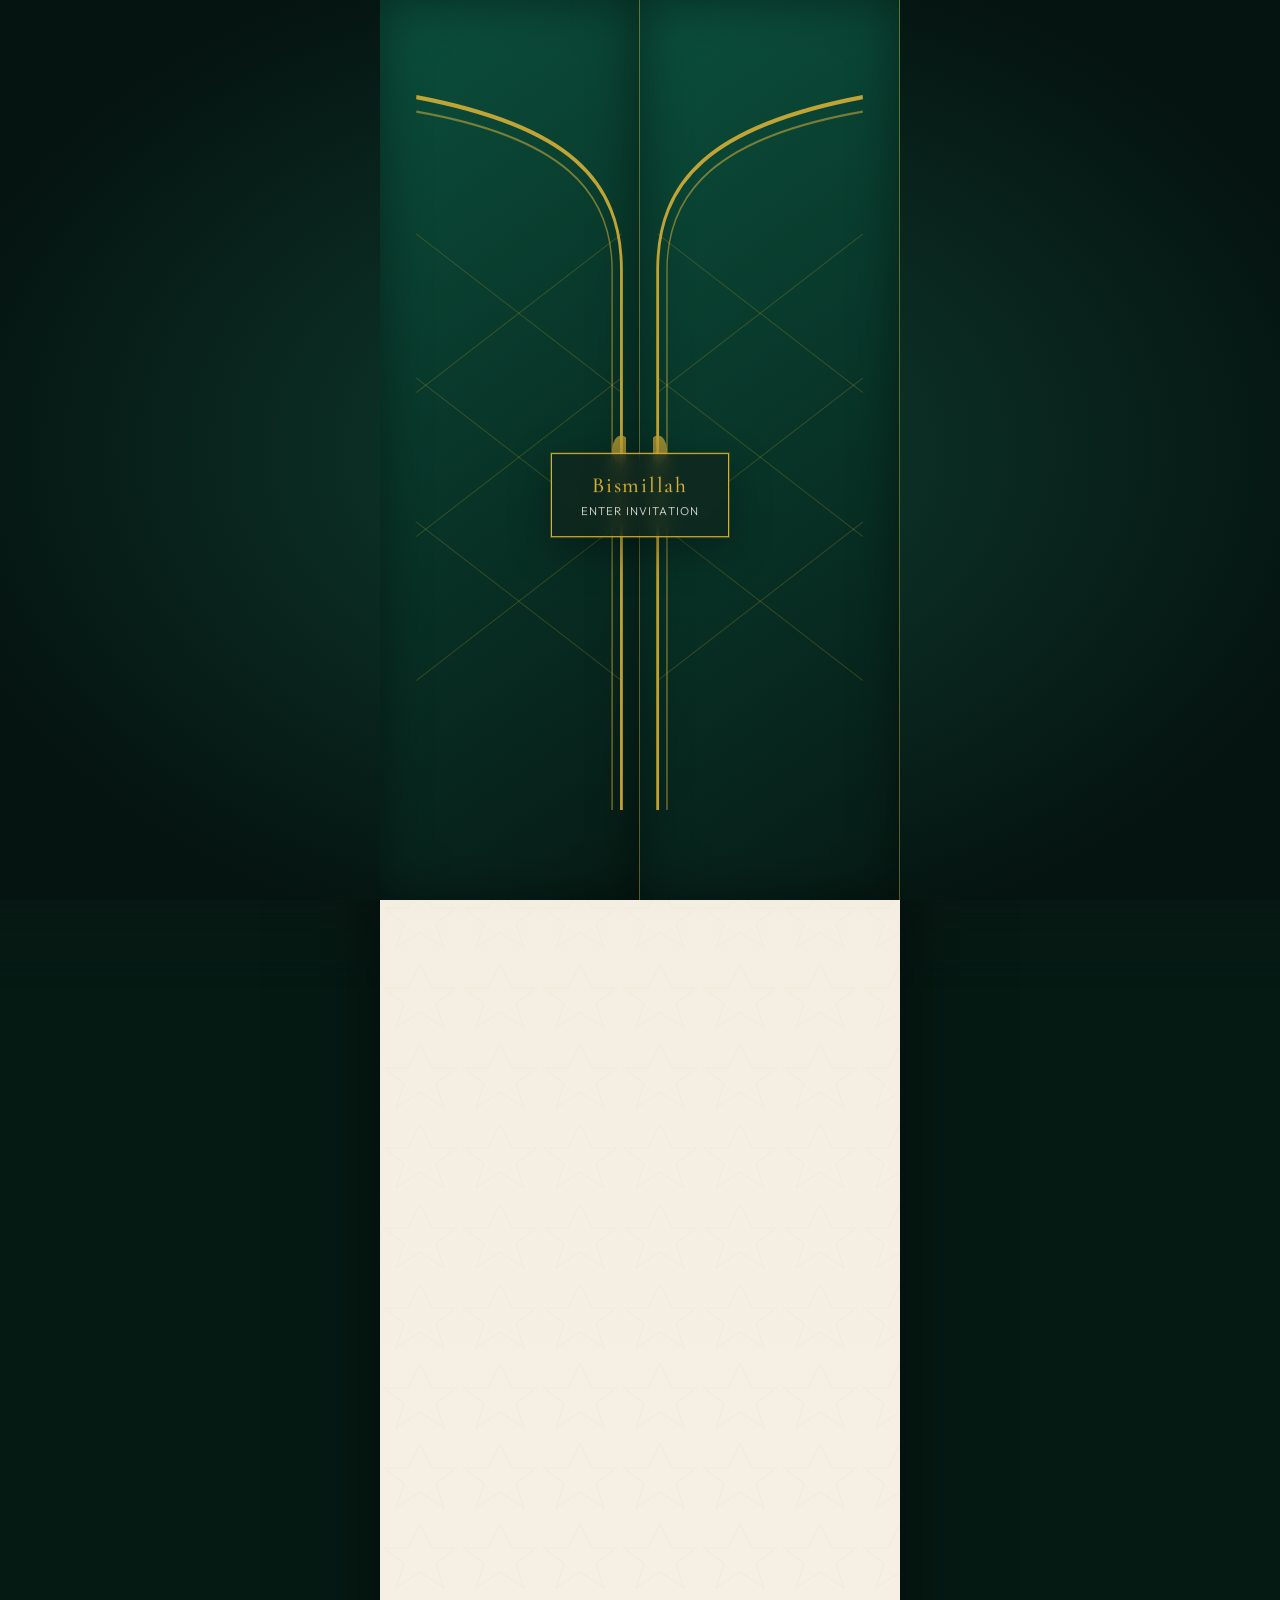
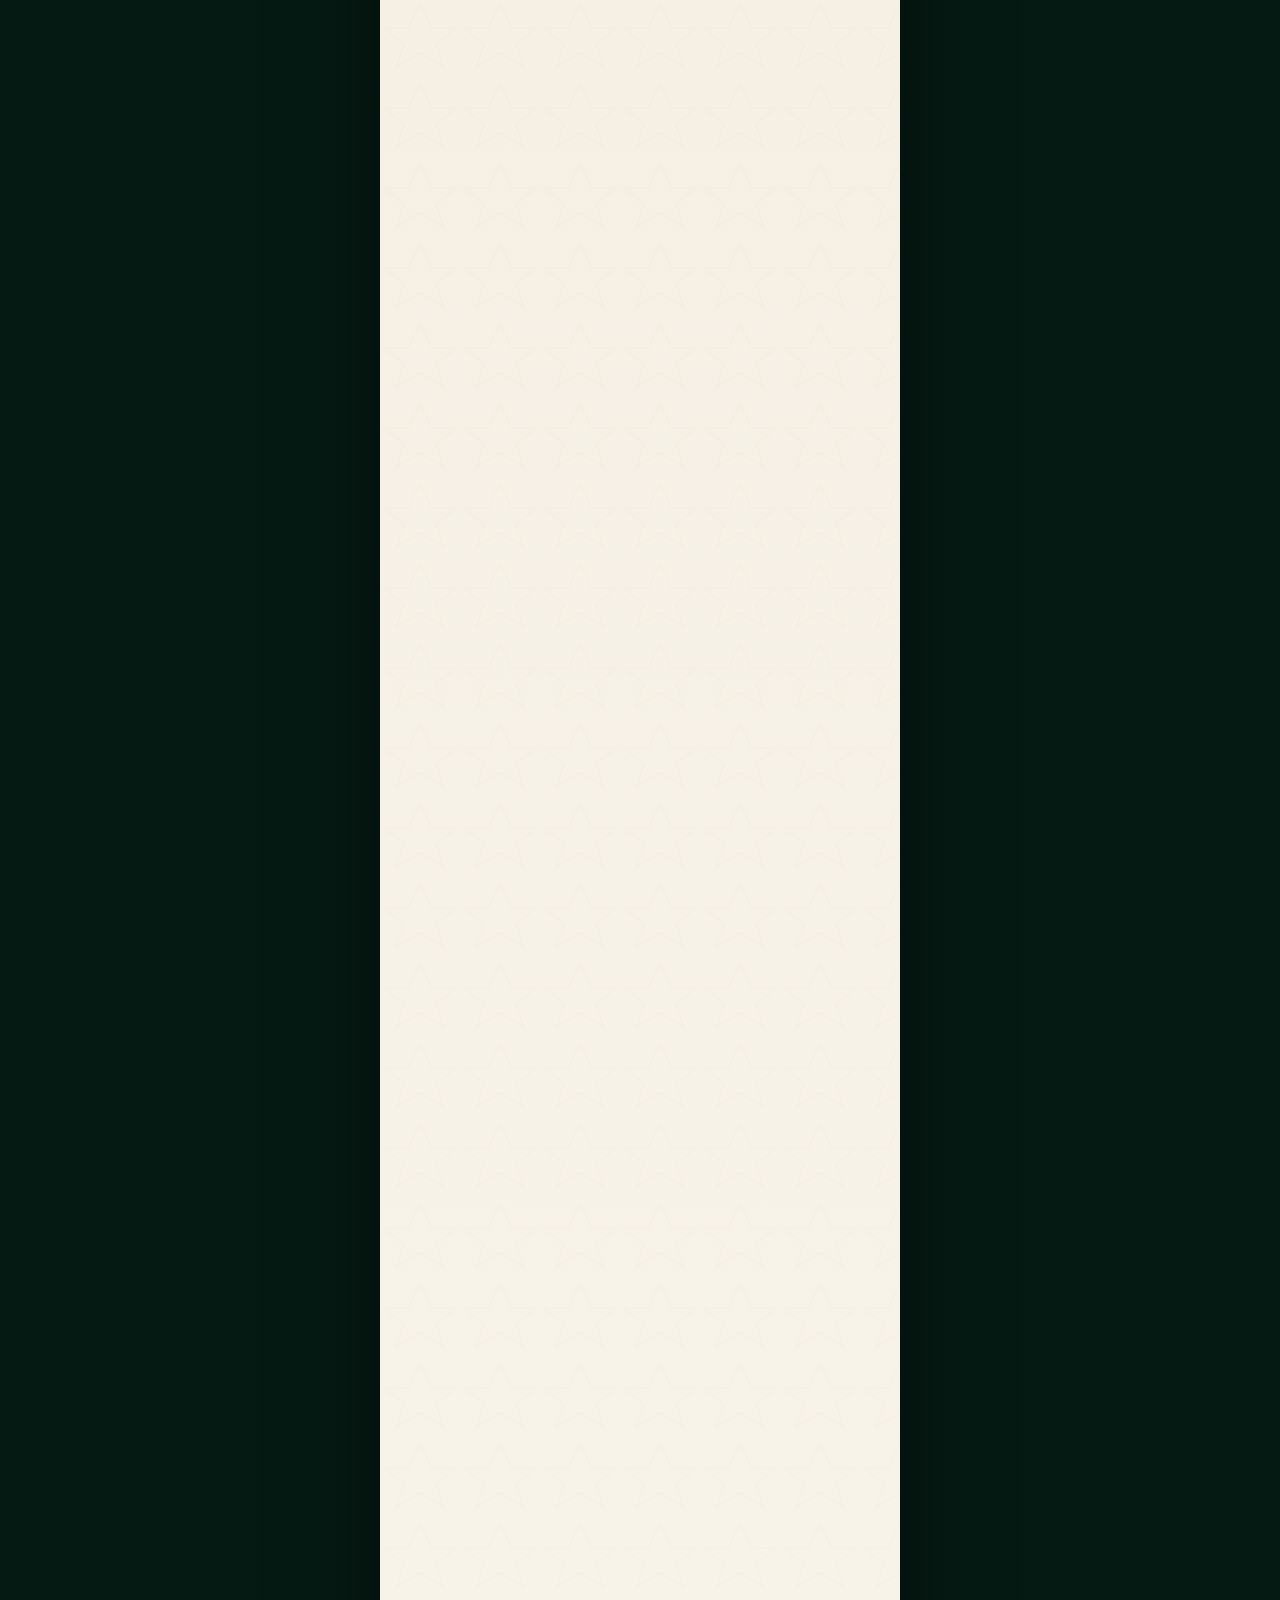
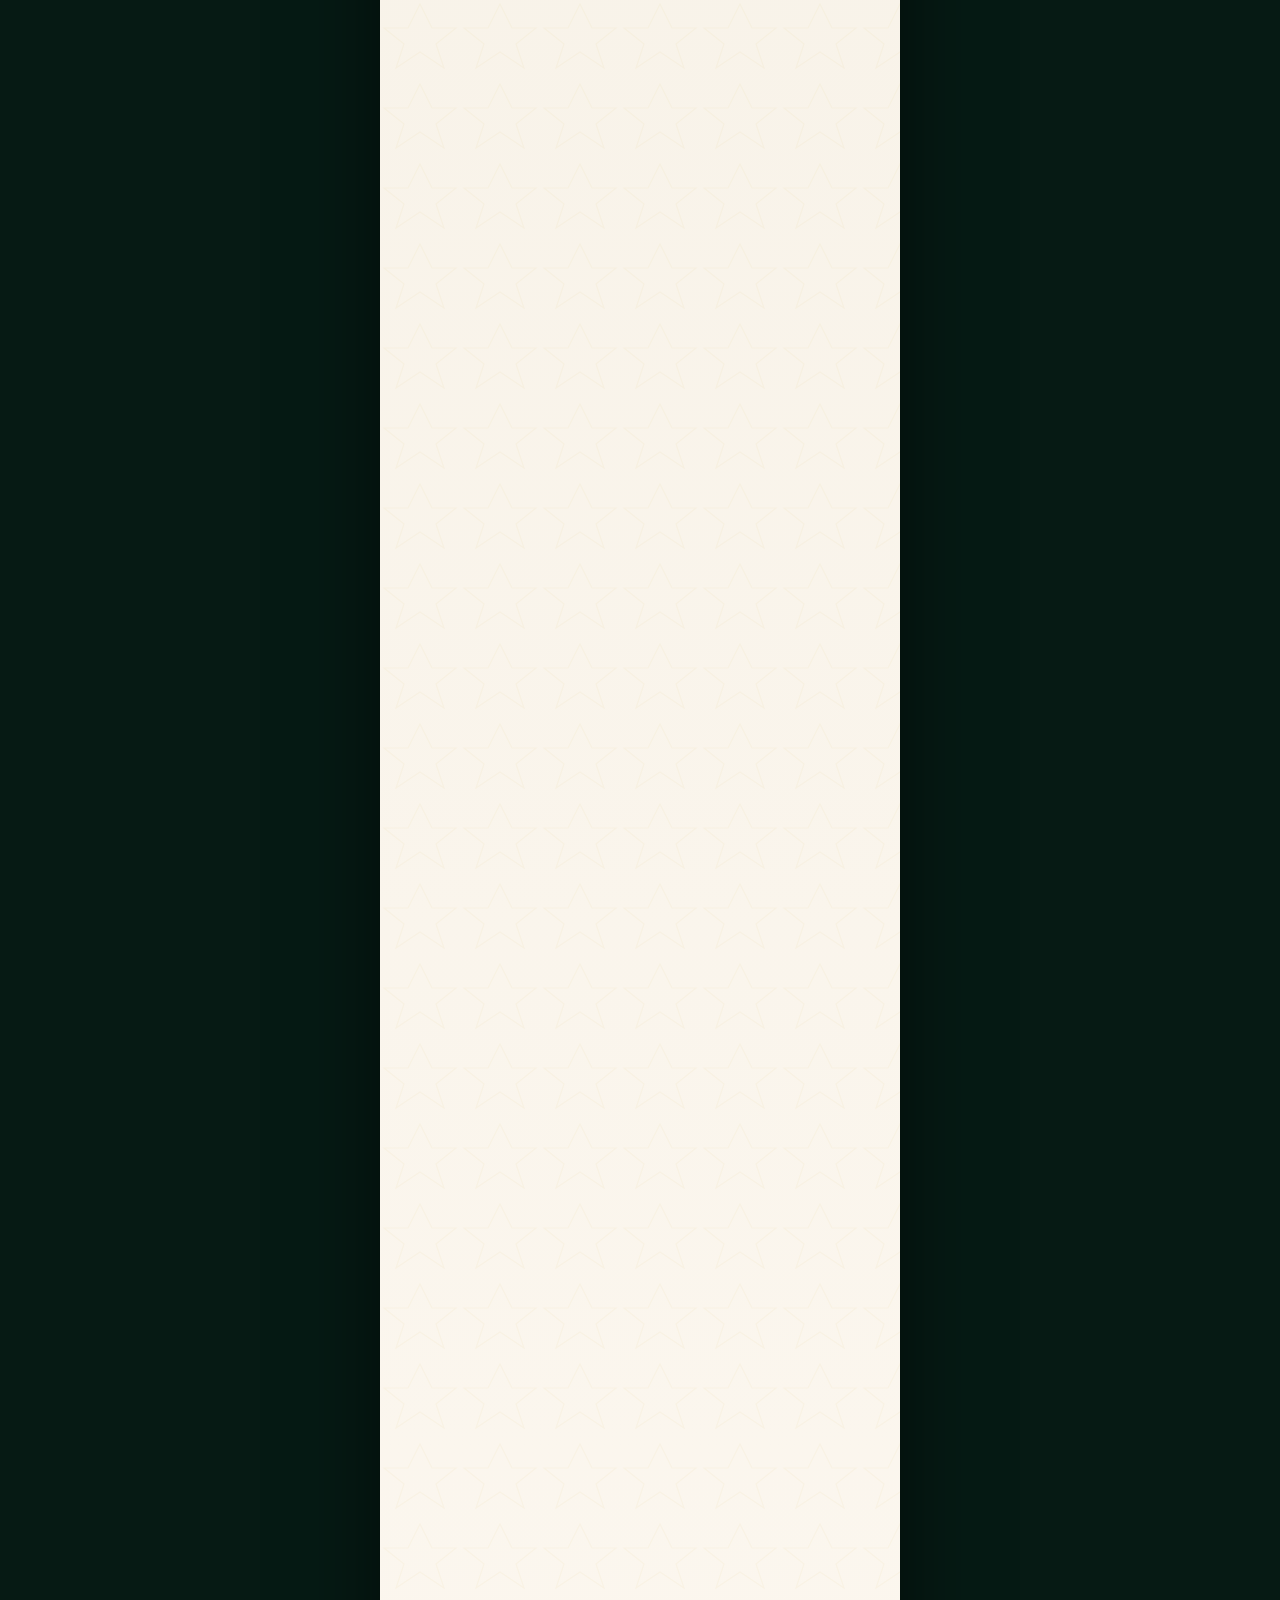
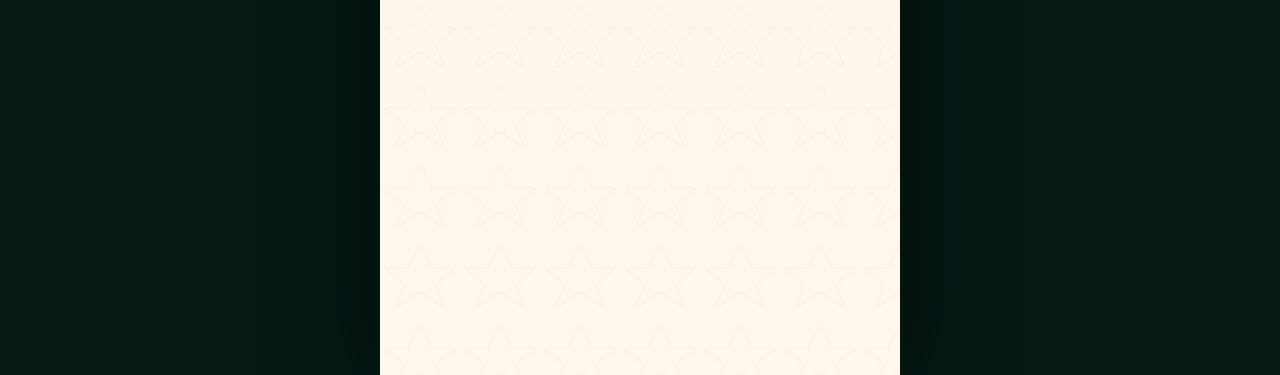
==== commit 51f3ac83: "removed rsvp and dress code" ====
--- a/index.html
+++ b/index.html
@@ -10,7 +10,7 @@
       name="description"
       content="Nikah Celebration — digital wedding invitation"
     />
-    <title>Faizan & Safiya · Nikah Celebration</title>
+    <title>Faizan & Sufiya · Nikah Celebration</title>
     <link rel="preconnect" href="https://fonts.googleapis.com" />
     <link rel="preconnect" href="https://fonts.gstatic.com" crossorigin />
     <link
@@ -98,9 +98,9 @@
               </div>
               
               <!-- Opening Poetry line -->
-              <div class="poetry-container">
+              <!-- <div class="poetry-container">
                 <p class="poetry-line" id="heroPoetryText"></p>
-              </div>
+              </div> -->
               
               <p class="eyebrow" id="heroEyebrow"></p>
               <h1 class="couple-names">
@@ -108,7 +108,7 @@
                 <span class="ampersand" id="heroAmpersand" aria-hidden="true">&</span>
                 <span class="name name--bride" id="brideName"></span>
               </h1>
-              <p class="hero__tagline" id="heroTagline"></p>
+              <!-- <p class="hero__tagline" id="heroTagline"></p> -->
               <div class="star-divider" aria-hidden="true">
                 <span></span><i></i><span></span>
               </div>
@@ -294,67 +294,9 @@
           <div class="star-divider" aria-hidden="true"><span></span><i></i><span></span></div>
         </section>
 
-        <!-- Dress Code -->
-        <section class="section section--pad section--pattern reveal" id="dressCode">
-          <div class="corner-flourishes" aria-hidden="true"></div>
-          <h2 class="section-title" id="dressHeading">Dress Code</h2>
-          
-          <button type="button" class="dress-code-toggle" id="dressCodeToggle" aria-expanded="false" aria-controls="dressCodeDetails">
-            <span>Show Guidelines</span>
-            <span class="dress-code-toggle__icon" aria-hidden="true">▼</span>
-          </button>
-          
-          <div class="dress-code-details" id="dressCodeDetails">
-            <div>
-              <p class="dress-text" id="dressText"></p>
-              <div class="swatches" id="dressSwatches" role="list" aria-label="Suggested color palette"></div>
-            </div>
-          </div>
-          
-          <div class="star-divider" aria-hidden="true"><span></span><i></i><span></span></div>
-        </section>
-
-        <!-- RSVP Form -->
-        <section class="section section--pad reveal" id="rsvp">
-          <div class="corner-flourishes" aria-hidden="true"></div>
-          <h2 class="section-title" id="rsvpTitle">RSVP</h2>
-          <p class="section-sub" id="rsvpSub">We would be honoured by your presence</p>
-
-          <form class="rsvp-form" id="rsvpForm" novalidate>
-            <label class="field">
-              <span id="rsvpLabelName">Name</span>
-              <input type="text" name="name" id="rsvpInputName" required autocomplete="name" />
-            </label>
-            <label class="field">
-              <span id="rsvpLabelGuests">Number of Guests</span>
-              <input type="number" name="guests" min="1" max="10" value="1" required />
-            </label>
-            <fieldset class="field field--attend">
-              <legend id="rsvpLabelAttending">Attending</legend>
-              <div class="attend-toggle" role="group">
-                <button type="button" class="attend-btn is-active" id="rsvpBtnYes" data-value="yes">Yes</button>
-                <button type="button" class="attend-btn" id="rsvpBtnNo" data-value="no">No</button>
-              </div>
-              <input type="hidden" name="attending" id="attendingInput" value="yes" />
-            </fieldset>
-            <label class="field">
-              <span id="rsvpLabelMessage">Message / Mubarakbad</span>
-              <textarea name="message" id="rsvpInputMessage" rows="4"></textarea>
-            </label>
-            <button type="submit" class="btn btn--gold btn--submit" id="rsvpSubmitBtn">Submit RSVP</button>
-          </form>
-
-          <div class="rsvp-success" id="rsvpSuccess" hidden>
-            <svg class="check-svg" viewBox="0 0 52 52" aria-hidden="true">
-              <circle class="check-svg__circle" cx="26" cy="26" r="24" fill="none" />
-              <path class="check-svg__check" fill="none" d="M14 27 l8 8 16-16" />
-            </svg>
-            <p class="rsvp-success__title" id="rsvpSuccessTitle">JazakAllah Khair</p>
-            <p class="rsvp-success__msg" id="rsvpSuccessMsg">Your response has been received with love.</p>
-          </div>
-          <canvas class="confetti-layer" id="rsvpConfetti" aria-hidden="true"></canvas>
-          <div class="star-divider" aria-hidden="true"><span></span><i></i><span></span></div>
-        </section>
+       
+
+       
 
         <!-- Footer -->
         <footer class="section footer reveal" id="footer">
@@ -385,7 +327,7 @@
         </svg>
       </button>
     </div>
-    <a href="#rsvp" class="float-btn float-btn--rsvp" id="rsvpQuick">RSVP</a>
+    <!-- <a href="#rsvp" class="float-btn float-btn--rsvp" id="rsvpQuick">RSVP</a> -->
 
     <audio id="bgMusic" loop preload="auto"></audio>
 
--- a/css/styles.css
+++ b/css/styles.css
@@ -571,7 +571,7 @@
   font-size: 0.6rem;
   letter-spacing: 0.08em;
   text-transform: uppercase;
-  color: rgba(255, 250, 242, 0.6);
+  color: rgba(230, 193, 92, 0.8);
 }
 
 /* Poetry lines in Hero */
@@ -585,11 +585,10 @@
   font-style: italic;
   font-size: 0.88rem;
   line-height: 1.6;
-  color: var(--ivory);
+  color: #e6c15c;
   text-align: center;
   max-width: 90%;
   margin: 0 auto;
-  opacity: 0.9;
 }
 
 .eyebrow {
@@ -653,6 +652,33 @@
   font-size: 0.88rem;
   line-height: 1.6;
   color: rgba(255, 250, 242, 0.88);
+}
+
+@media (max-width: 479px) {
+  .hero__content {
+    padding: 1.8rem 1rem 1.2rem;
+  }
+  .bismillah-container {
+    margin-bottom: 0.5rem;
+  }
+  .bismillah-arabic {
+    font-size: 1.15rem;
+  }
+  .bismillah-translation {
+    font-size: 0.55rem;
+  }
+  .eyebrow {
+    font-size: 0.68rem;
+    margin-bottom: 0.4rem;
+  }
+  .couple-names .name {
+    font-size: 1.45rem;
+    line-height: 1.2;
+  }
+  .hero__tagline {
+    margin-top: 0.4rem;
+    font-size: 0.78rem;
+  }
 }
 
 .ambient-particles {
